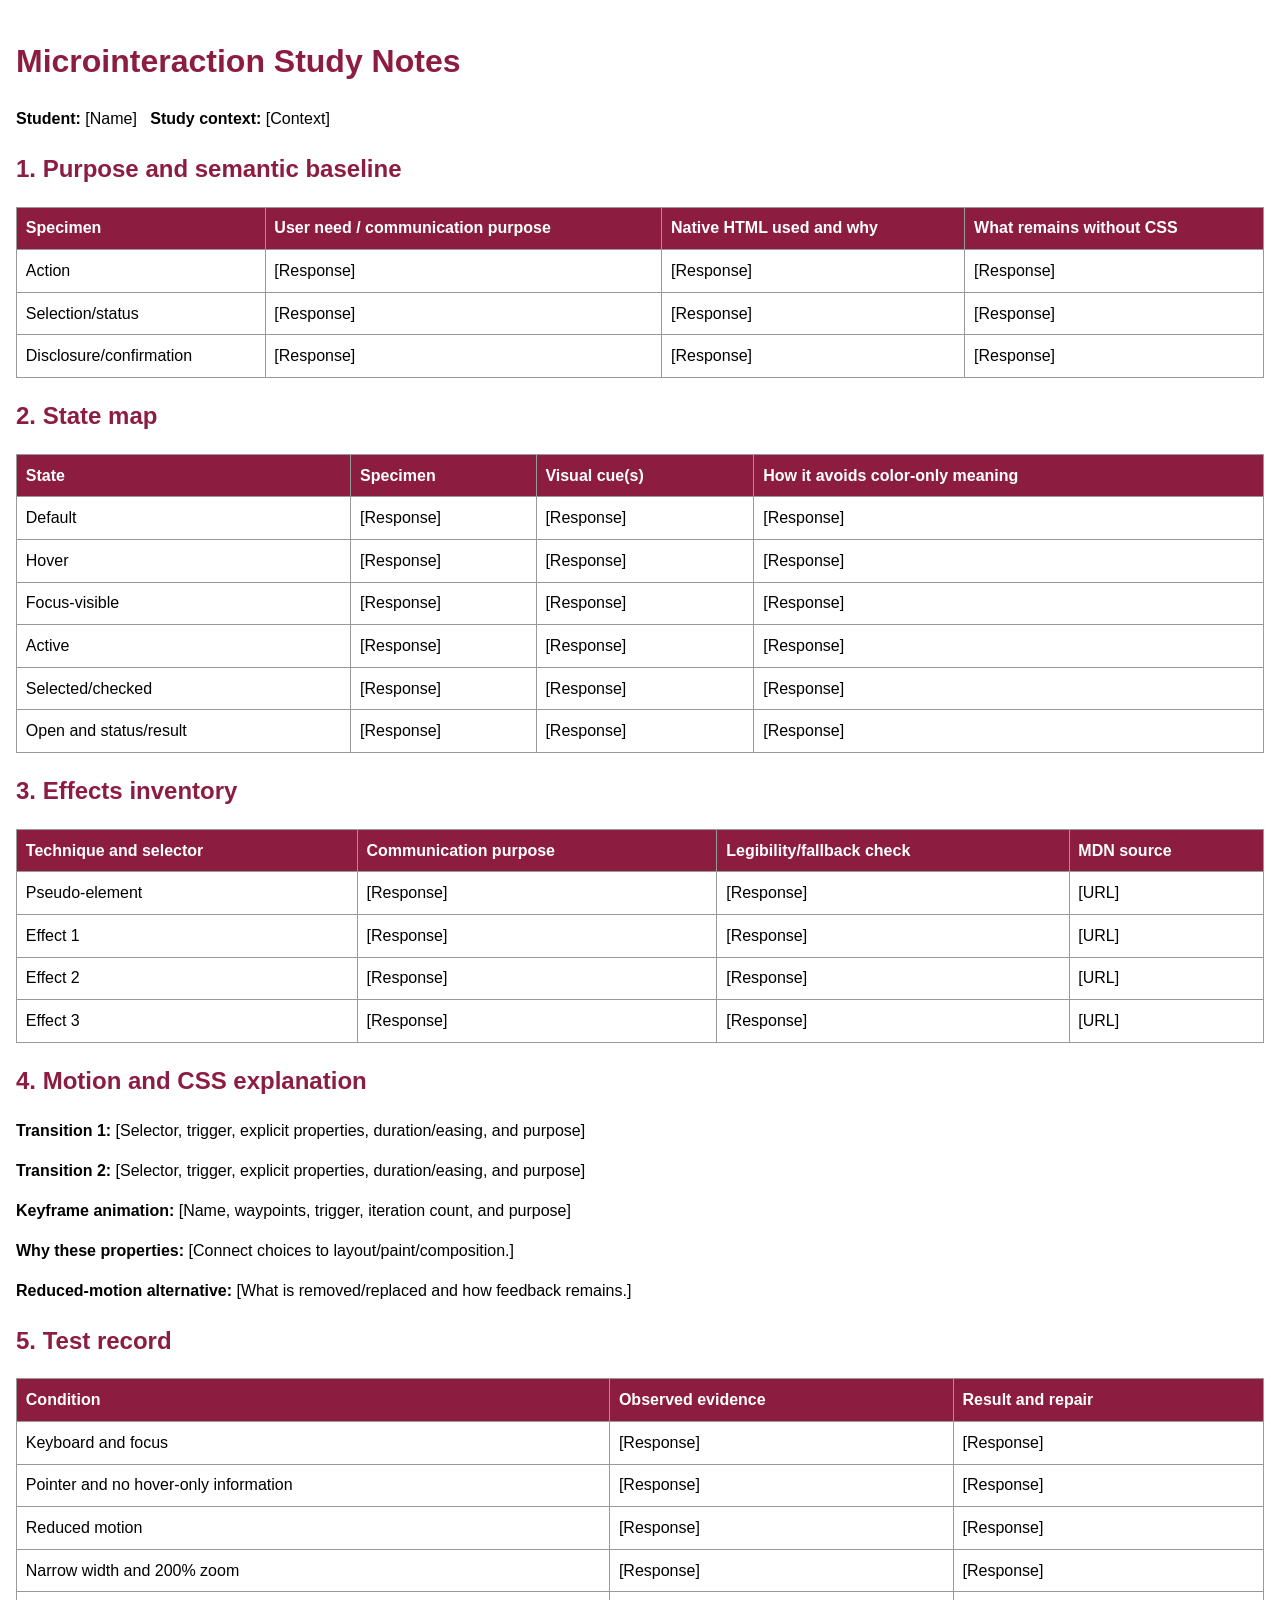
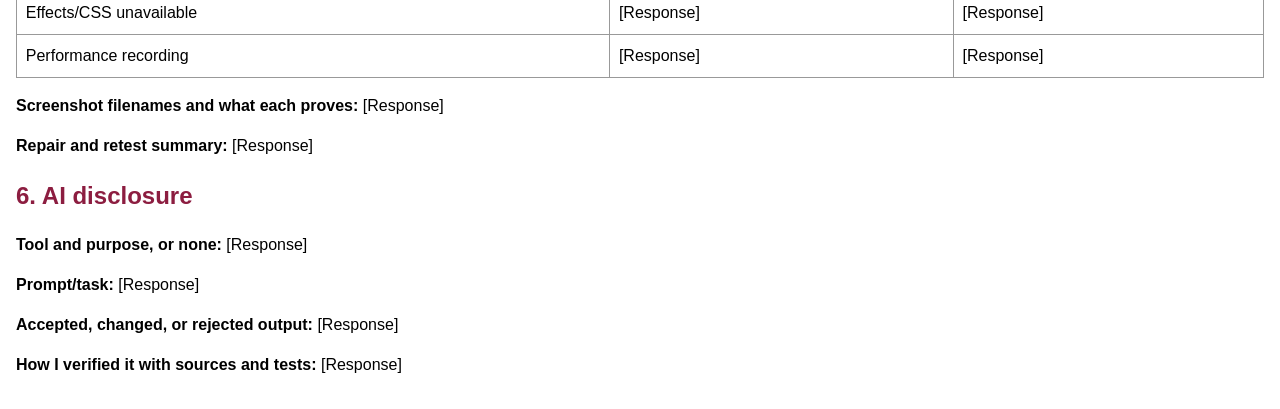
==== study-notes.html @ 0184329d "Repo creation Created repo, first upload (starter files)." ====
<!DOCTYPE html>
<html lang="en">
    <head>
        <meta charset="utf-8">
        <title>Microinteraction Study Notes</title>
        <style>
            body {
                max-width:78rem;
                margin:auto;
                padding:1rem;
                font:1rem/1.5 Arial,sans-serif;
            }
            h1,h2 {color:#8c1d40;
            }
            table {
                width:100%;
                border-collapse:collapse;
            }
            th,td {
                border:1px solid #999;
                padding:.55rem;
                text-align:left;
                vertical-align:top;
            }
            th {
                background:#8c1d40;
                color:#fff;
            }
        </style>
    </head>
    <body>
        <h1>Microinteraction Study Notes</h1>
        <p><strong>Student:</strong> [Name] &nbsp; <strong>Study context:</strong> [Context]</p>
        <h2>1. Purpose and semantic baseline</h2>
        <table>
            <tr>
                <th>Specimen</th>
                <th>User need / communication purpose</th>
                <th>Native HTML used and why</th>
                <th>What remains without CSS</th>
            </tr>
            <tr>
                <td>Action</td>
                <td>[Response]</td>
                <td>[Response]</td>
                <td>[Response]</td>
            </tr>
            <tr>
                <td>Selection/status</td>
                <td>[Response]</td>
                <td>[Response]</td>
                <td>[Response]</td>
            </tr>
            <tr>
                <td>Disclosure/confirmation</td>
                <td>[Response]</td>
                <td>[Response]</td>
                <td>[Response]</td>
            </tr>            
        </table>
        <h2>2. State map</h2>
        <table>
            <tr>
                <th>State</th>
                <th>Specimen</th>
                <th>Visual cue(s)</th>
                <th>How it avoids color-only meaning</th>
            </tr>
            <tr>
                <td>Default</td>
                <td>[Response]</td>
                <td>[Response]</td>
                <td>[Response]</td>
            </tr>
            <tr>
                <td>Hover</td>
                <td>[Response]</td>                    
                <td>[Response]</td>
                <td>[Response]</td>
            </tr>
            <tr>
                <td>Focus-visible</td>
                <td>[Response]</td>
                <td>[Response]</td>
                <td>[Response]</td>
            </tr>
            <tr>
                <td>Active</td>
                <td>[Response]</td>
                <td>[Response]</td>
                <td>[Response]</td>
            </tr>
            <tr>
                <td>Selected/checked</td>
                <td>[Response]</td>
                <td>[Response]</td>
                <td>[Response]</td>
            </tr>
            <tr>
                <td>Open and status/result</td>
                <td>[Response]</td>
                <td>[Response]</td>
                <td>[Response]</td>
            </tr>
        </table>
        <h2>3. Effects inventory</h2>
        <table>                
            <tr>
                <th>Technique and selector</th>
                <th>Communication purpose</th>
                <th>Legibility/fallback check</th>
                <th>MDN source</th>
            </tr>
            <tr>
                <td>Pseudo-element</td>
                <td>[Response]</td>
                <td>[Response]</td>
                <td>[URL]</td>
            </tr>
            <tr>
                <td>Effect 1</td>
                <td>[Response]</td>
                <td>[Response]</td>
                <td>[URL]</td>
            </tr>
            <tr>
                <td>Effect 2</td>
                <td>[Response]</td>
                <td>[Response]</td>
                <td>[URL]</td>
            </tr>
            <tr>
                <td>Effect 3</td>
                <td>[Response]</td>
                <td>[Response]</td>
                <td>[URL]</td>
            </tr>
        </table>
        <h2>4. Motion and CSS explanation</h2>
        <p><strong>Transition 1:</strong> [Selector, trigger, explicit properties, duration/easing, and purpose]</p>
        <p><strong>Transition 2:</strong> [Selector, trigger, explicit properties, duration/easing, and purpose]</p>
        <p><strong>Keyframe animation:</strong> [Name, waypoints, trigger, iteration count, and purpose]</p>
        <p><strong>Why these properties:</strong> [Connect choices to layout/paint/composition.]</p>
        <p><strong>Reduced-motion alternative:</strong> [What is removed/replaced and how feedback remains.]</p>
        <h2>5. Test record</h2>
        <table>
            <tr>
                <th>Condition</th>
                <th>Observed evidence</th>
                <th>Result and repair</th>
            </tr>
            <tr>
                <td>Keyboard and focus</td>
                <td>[Response]</td>
                <td>[Response]</td>
            </tr>
            <tr>
                <td>Pointer and no hover-only information</td>
                <td>[Response]</td>
                <td>[Response]</td>
            </tr>
            <tr>
                <td>Reduced motion</td>
                <td>[Response]</td>                    
                <td>[Response]</td>
            </tr>
            <tr>
                <td>Narrow width and 200% zoom</td>
                <td>[Response]</td>
                <td>[Response]</td>
            </tr>
            <tr>
                <td>Effects/CSS unavailable</td>
                <td>[Response]</td>
                <td>[Response]</td>
            </tr>
            <tr>
                <td>Performance recording</td>
                <td>[Response]</td>
                <td>[Response]</td>
            </tr>
        </table>
        <p><strong>Screenshot filenames and what each proves:</strong> [Response]</p>
        <p><strong>Repair and retest summary:</strong> [Response]</p>
        <h2>6. AI disclosure</h2>
        <p><strong>Tool and purpose, or none:</strong> [Response]</p>
        <p><strong>Prompt/task:</strong> [Response]</p>
        <p><strong>Accepted, changed, or rejected output:</strong> [Response]</p>
        <p><strong>How I verified it with sources and tests:</strong> [Response]</p>
    </body>
</html>
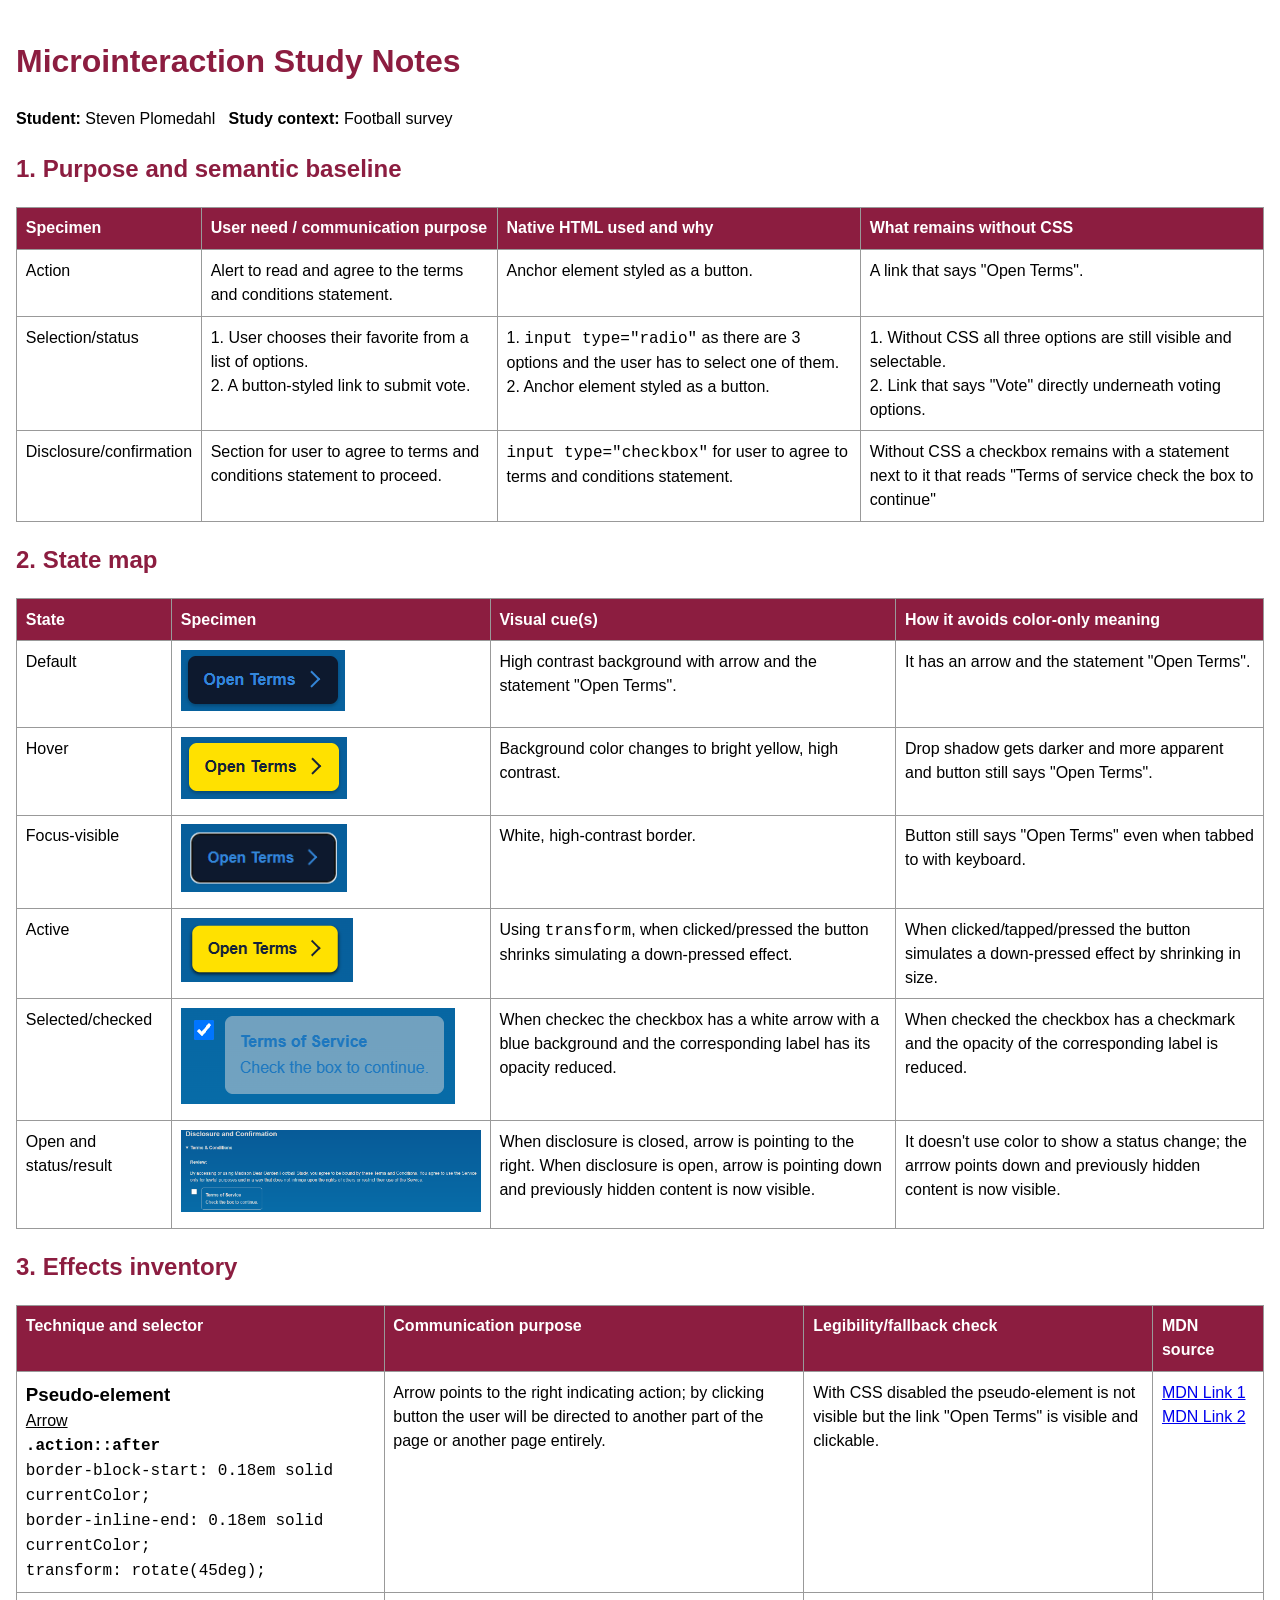
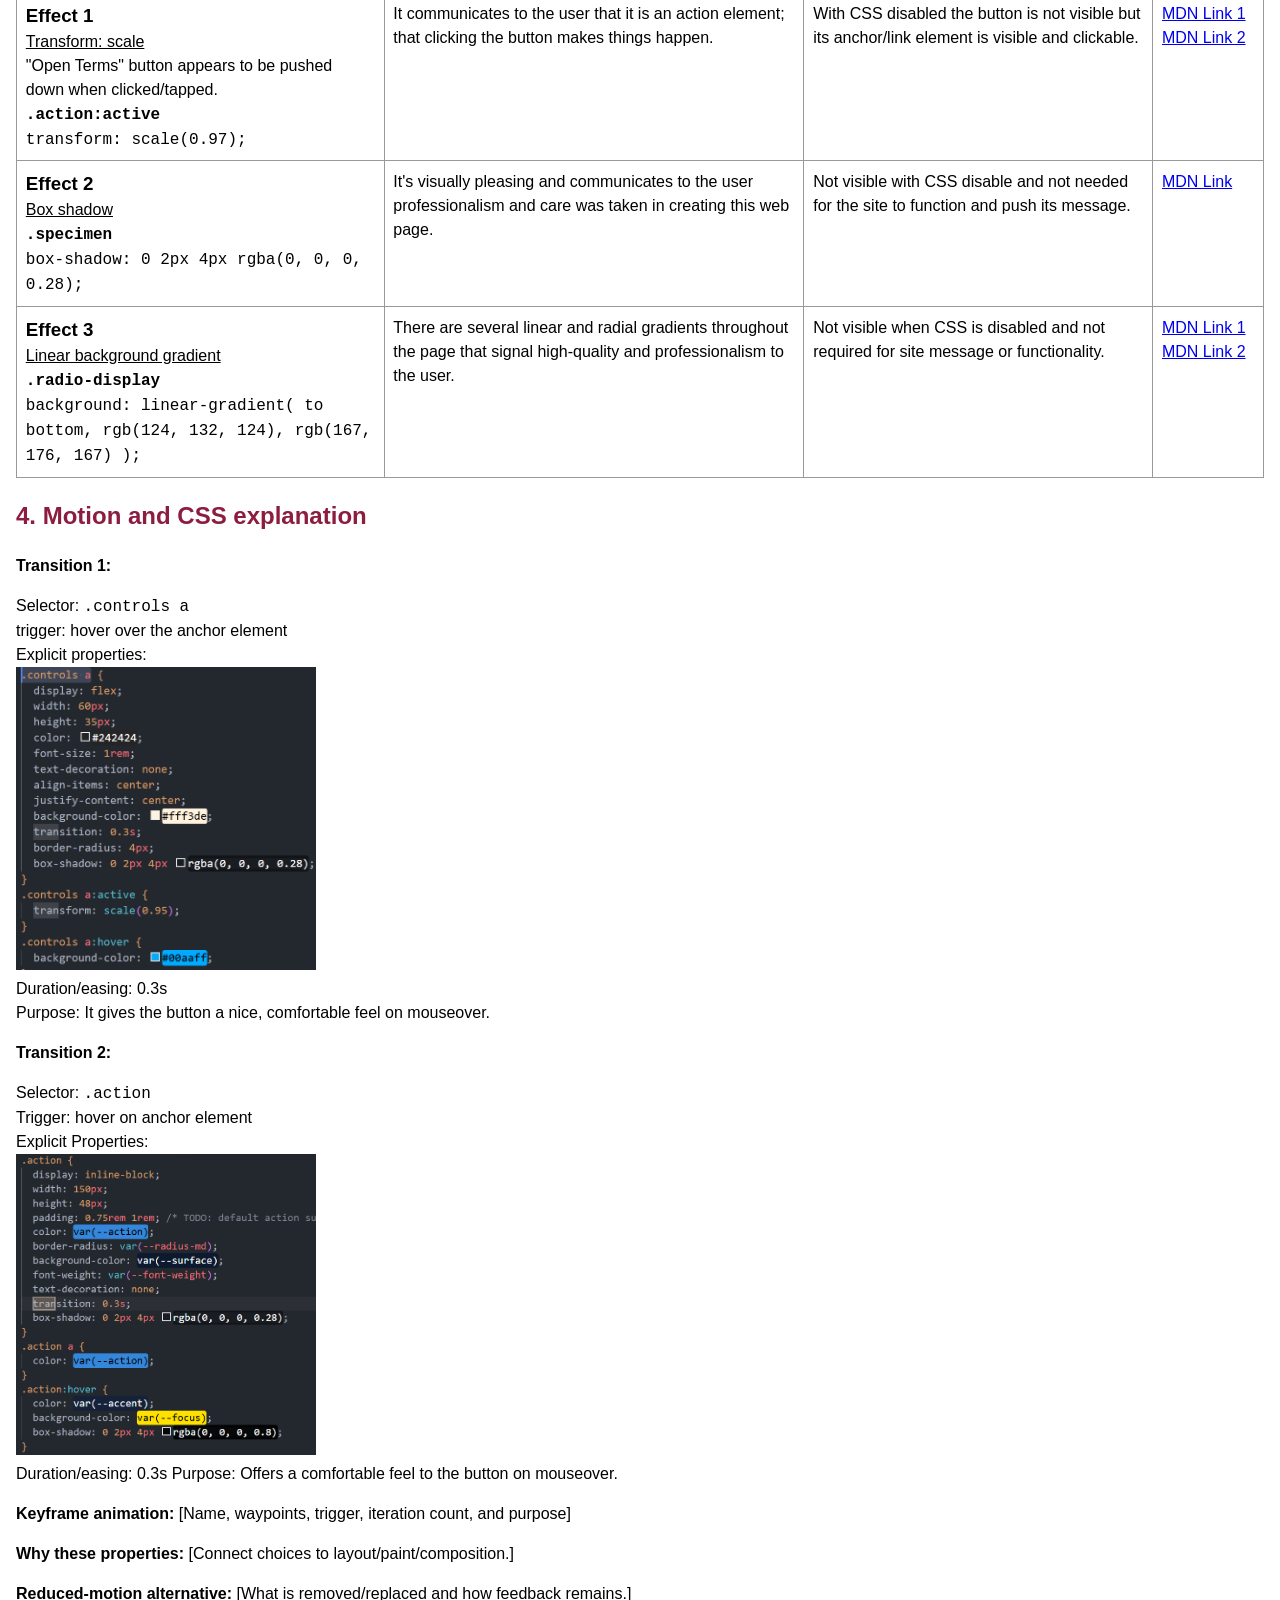
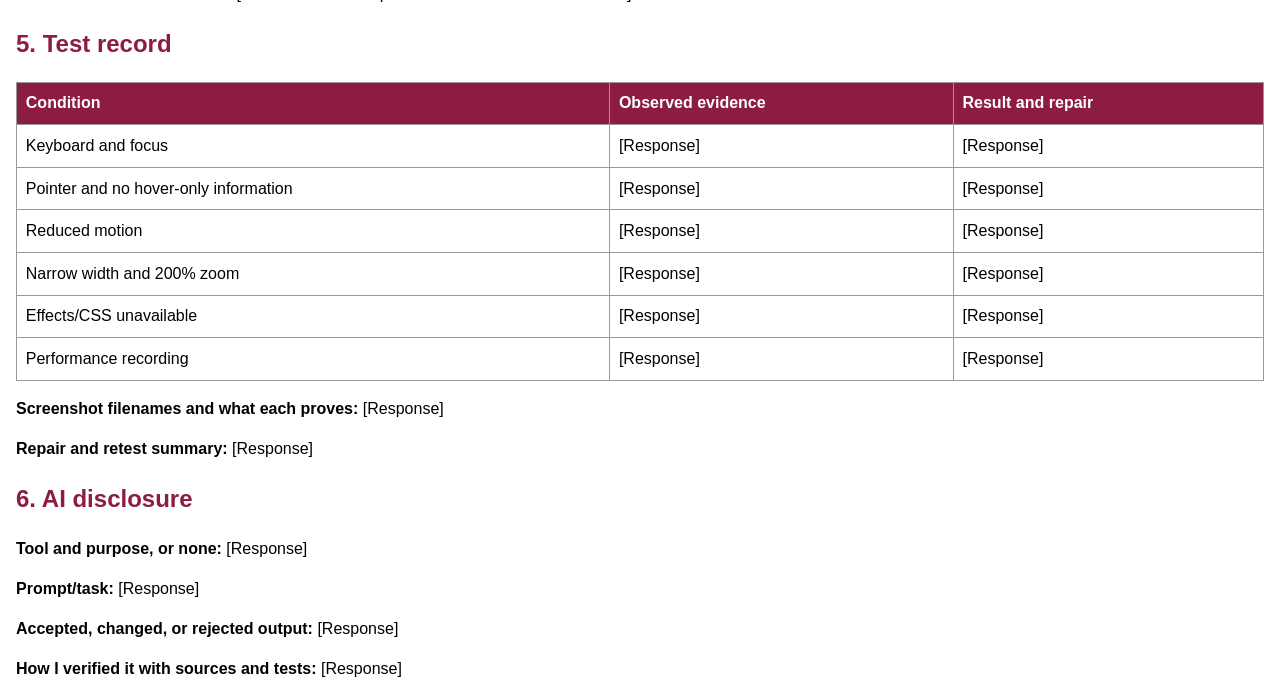
==== commit c4e4d10d: "Update Updated study-notes.html; added screenshots." ====
--- a/study-notes.html
+++ b/study-notes.html
@@ -1,191 +1,418 @@
-<!DOCTYPE html>
+<!doctype html>
 <html lang="en">
-    <head>
-        <meta charset="utf-8">
-        <title>Microinteraction Study Notes</title>
-        <style>
-            body {
-                max-width:78rem;
-                margin:auto;
-                padding:1rem;
-                font:1rem/1.5 Arial,sans-serif;
-            }
-            h1,h2 {color:#8c1d40;
-            }
-            table {
-                width:100%;
-                border-collapse:collapse;
-            }
-            th,td {
-                border:1px solid #999;
-                padding:.55rem;
-                text-align:left;
-                vertical-align:top;
-            }
-            th {
-                background:#8c1d40;
-                color:#fff;
-            }
-        </style>
-    </head>
-    <body>
-        <h1>Microinteraction Study Notes</h1>
-        <p><strong>Student:</strong> [Name] &nbsp; <strong>Study context:</strong> [Context]</p>
-        <h2>1. Purpose and semantic baseline</h2>
-        <table>
-            <tr>
-                <th>Specimen</th>
-                <th>User need / communication purpose</th>
-                <th>Native HTML used and why</th>
-                <th>What remains without CSS</th>
-            </tr>
-            <tr>
-                <td>Action</td>
-                <td>[Response]</td>
-                <td>[Response]</td>
-                <td>[Response]</td>
-            </tr>
-            <tr>
-                <td>Selection/status</td>
-                <td>[Response]</td>
-                <td>[Response]</td>
-                <td>[Response]</td>
-            </tr>
-            <tr>
-                <td>Disclosure/confirmation</td>
-                <td>[Response]</td>
-                <td>[Response]</td>
-                <td>[Response]</td>
-            </tr>            
-        </table>
-        <h2>2. State map</h2>
-        <table>
-            <tr>
-                <th>State</th>
-                <th>Specimen</th>
-                <th>Visual cue(s)</th>
-                <th>How it avoids color-only meaning</th>
-            </tr>
-            <tr>
-                <td>Default</td>
-                <td>[Response]</td>
-                <td>[Response]</td>
-                <td>[Response]</td>
-            </tr>
-            <tr>
-                <td>Hover</td>
-                <td>[Response]</td>                    
-                <td>[Response]</td>
-                <td>[Response]</td>
-            </tr>
-            <tr>
-                <td>Focus-visible</td>
-                <td>[Response]</td>
-                <td>[Response]</td>
-                <td>[Response]</td>
-            </tr>
-            <tr>
-                <td>Active</td>
-                <td>[Response]</td>
-                <td>[Response]</td>
-                <td>[Response]</td>
-            </tr>
-            <tr>
-                <td>Selected/checked</td>
-                <td>[Response]</td>
-                <td>[Response]</td>
-                <td>[Response]</td>
-            </tr>
-            <tr>
-                <td>Open and status/result</td>
-                <td>[Response]</td>
-                <td>[Response]</td>
-                <td>[Response]</td>
-            </tr>
-        </table>
-        <h2>3. Effects inventory</h2>
-        <table>                
-            <tr>
-                <th>Technique and selector</th>
-                <th>Communication purpose</th>
-                <th>Legibility/fallback check</th>
-                <th>MDN source</th>
-            </tr>
-            <tr>
-                <td>Pseudo-element</td>
-                <td>[Response]</td>
-                <td>[Response]</td>
-                <td>[URL]</td>
-            </tr>
-            <tr>
-                <td>Effect 1</td>
-                <td>[Response]</td>
-                <td>[Response]</td>
-                <td>[URL]</td>
-            </tr>
-            <tr>
-                <td>Effect 2</td>
-                <td>[Response]</td>
-                <td>[Response]</td>
-                <td>[URL]</td>
-            </tr>
-            <tr>
-                <td>Effect 3</td>
-                <td>[Response]</td>
-                <td>[Response]</td>
-                <td>[URL]</td>
-            </tr>
-        </table>
-        <h2>4. Motion and CSS explanation</h2>
-        <p><strong>Transition 1:</strong> [Selector, trigger, explicit properties, duration/easing, and purpose]</p>
-        <p><strong>Transition 2:</strong> [Selector, trigger, explicit properties, duration/easing, and purpose]</p>
-        <p><strong>Keyframe animation:</strong> [Name, waypoints, trigger, iteration count, and purpose]</p>
-        <p><strong>Why these properties:</strong> [Connect choices to layout/paint/composition.]</p>
-        <p><strong>Reduced-motion alternative:</strong> [What is removed/replaced and how feedback remains.]</p>
-        <h2>5. Test record</h2>
-        <table>
-            <tr>
-                <th>Condition</th>
-                <th>Observed evidence</th>
-                <th>Result and repair</th>
-            </tr>
-            <tr>
-                <td>Keyboard and focus</td>
-                <td>[Response]</td>
-                <td>[Response]</td>
-            </tr>
-            <tr>
-                <td>Pointer and no hover-only information</td>
-                <td>[Response]</td>
-                <td>[Response]</td>
-            </tr>
-            <tr>
-                <td>Reduced motion</td>
-                <td>[Response]</td>                    
-                <td>[Response]</td>
-            </tr>
-            <tr>
-                <td>Narrow width and 200% zoom</td>
-                <td>[Response]</td>
-                <td>[Response]</td>
-            </tr>
-            <tr>
-                <td>Effects/CSS unavailable</td>
-                <td>[Response]</td>
-                <td>[Response]</td>
-            </tr>
-            <tr>
-                <td>Performance recording</td>
-                <td>[Response]</td>
-                <td>[Response]</td>
-            </tr>
-        </table>
-        <p><strong>Screenshot filenames and what each proves:</strong> [Response]</p>
-        <p><strong>Repair and retest summary:</strong> [Response]</p>
-        <h2>6. AI disclosure</h2>
-        <p><strong>Tool and purpose, or none:</strong> [Response]</p>
-        <p><strong>Prompt/task:</strong> [Response]</p>
-        <p><strong>Accepted, changed, or rejected output:</strong> [Response]</p>
-        <p><strong>How I verified it with sources and tests:</strong> [Response]</p>
-    </body>
+  <head>
+    <meta charset="utf-8" />
+    <title>Microinteraction Study Notes</title>
+    <style>
+      body {
+        max-width: 78rem;
+        margin: auto;
+        padding: 1rem;
+        font:
+          1rem/1.5 Arial,
+          sans-serif;
+      }
+      h1,
+      h2 {
+        color: #8c1d40;
+      }
+      table {
+        width: 100%;
+        border-collapse: collapse;
+      }
+      th,
+      td {
+        border: 1px solid #999;
+        padding: 0.55rem;
+        text-align: left;
+        vertical-align: top;
+      }
+      th {
+        background: #8c1d40;
+        color: #fff;
+      }
+      h3 {
+        margin: 0;
+        padding: 0;
+      }
+    </style>
+  </head>
+  <body>
+    <h1>Microinteraction Study Notes</h1>
+    <p>
+      <strong>Student:</strong> Steven Plomedahl &nbsp;
+      <strong>Study context:</strong> Football survey
+    </p>
+    <h2>1. Purpose and semantic baseline</h2>
+    <table>
+      <tr>
+        <th>Specimen</th>
+        <th>User need / communication purpose</th>
+        <th>Native HTML used and why</th>
+        <th>What remains without CSS</th>
+      </tr>
+      <tr>
+        <td>Action</td>
+        <td>Alert to read and agree to the terms and conditions statement.</td>
+        <td>Anchor element styled as a button.</td>
+        <td>A link that says "Open Terms".</td>
+      </tr>
+      <tr>
+        <td>Selection/status</td>
+        <td>
+          1. User chooses their favorite from a list of options.<br />
+          2. A button-styled link to submit vote.
+        </td>
+        <td>
+          1. <code>input type="radio"</code> as there are 3 options and the user
+          has to select one of them.<br />
+          2. Anchor element styled as a button.
+        </td>
+        <td>
+          1. Without CSS all three options are still visible and selectable.<br />
+          2. Link that says "Vote" directly underneath voting options.
+        </td>
+      </tr>
+      <tr>
+        <td>Disclosure/confirmation</td>
+        <td>
+          Section for user to agree to terms and conditions statement to
+          proceed.
+        </td>
+        <td>
+          <code>input type="checkbox"</code> for user to agree to terms and
+          conditions statement.
+        </td>
+        <td>
+          Without CSS a checkbox remains with a statement next to it that reads
+          "Terms of service check the box to continue"
+        </td>
+      </tr>
+    </table>
+    <h2>2. State map</h2>
+    <table>
+      <tr>
+        <th>State</th>
+        <th>Specimen</th>
+        <th>Visual cue(s)</th>
+        <th>How it avoids color-only meaning</th>
+      </tr>
+      <tr>
+        <td>Default</td>
+        <td>
+          <img
+            src="img/open-button-default.png"
+            alt="screenshot of open button in default mode"
+            width="164"
+          />
+        </td>
+        <td>
+          High contrast background with arrow and the statement "Open Terms".
+        </td>
+        <td>It has an arrow and the statement "Open Terms".</td>
+      </tr>
+      <tr>
+        <td>Hover</td>
+        <td>
+          <img
+            src="img/open-button-hover.png"
+            alt="screenshot of open button in hover state"
+            width="166"
+          />
+        </td>
+        <td>Background color changes to bright yellow, high contrast.</td>
+        <td>
+          Drop shadow gets darker and more apparent and button still says "Open
+          Terms".
+        </td>
+      </tr>
+      <tr>
+        <td>Focus-visible</td>
+        <td>
+          <img
+            src="img/open-button-focus-visible.png"
+            alt="screenshot of open button in focus visible state"
+            width="166"
+          />
+        </td>
+        <td>White, high-contrast border.</td>
+        <td>
+          Button still says "Open Terms" even when tabbed to with keyboard.
+        </td>
+      </tr>
+      <tr>
+        <td>Active</td>
+        <td>
+          <img
+            src="img/open-button-active.png"
+            alt="screenshot of open button in active state"
+            width="172"
+          />
+        </td>
+        <td>
+          Using <code>transform</code>, when clicked/pressed the button shrinks
+          simulating a down-pressed effect.
+        </td>
+        <td>
+          When clicked/tapped/pressed the button simulates a down-pressed effect
+          by shrinking in size.
+        </td>
+      </tr>
+      <tr>
+        <td>Selected/checked</td>
+        <td>
+          <img
+            src="img/terms-checked.png"
+            alt="screenshot of terms checkbox selected"
+            width="274"
+          />
+        </td>
+        <td>
+          When checkec the checkbox has a white arrow with a blue background and
+          the corresponding label has its opacity reduced.
+        </td>
+        <td>
+          When checked the checkbox has a checkmark and the opacity of the
+          corresponding label is reduced.
+        </td>
+      </tr>
+      <tr>
+        <td>Open and status/result</td>
+        <td>
+          <img
+            src="img/terms-open.png"
+            alt="screenshot of disclosure terms and conditions statement open"
+            width="300"
+          />
+        </td>
+        <td>
+          When disclosure is closed, arrow is pointing to the right. When
+          disclosure is open, arrow is pointing down and previously hidden
+          content is now visible.
+        </td>
+        <td>
+          It doesn't use color to show a status change; the arrrow points down
+          and previously hidden content is now visible.
+        </td>
+      </tr>
+    </table>
+    <h2>3. Effects inventory</h2>
+    <table>
+      <tr>
+        <th>Technique and selector</th>
+        <th>Communication purpose</th>
+        <th>Legibility/fallback check</th>
+        <th>MDN source</th>
+      </tr>
+      <tr>
+        <td>
+          <h3>Pseudo-element</h3>
+          <u>Arrow</u><br />
+          <strong><code>.action::after</code></strong
+          ><br />
+          <code>border-block-start: 0.18em solid currentColor;</code><br />
+          <code>border-inline-end: 0.18em solid currentColor;</code><br />
+          <code>transform: rotate(45deg);</code>
+        </td>
+        <td>
+          Arrow points to the right indicating action; by clicking button the
+          user will be directed to another part of the page or another page
+          entirely.
+        </td>
+        <td>
+          With CSS disabled the pseudo-element is not visible but the link "Open
+          Terms" is visible and clickable.
+        </td>
+        <td>
+          <a
+            href="https://developer.mozilla.org/en-US/docs/Learn_web_development/Core/Styling_basics/Pseudo_classes_and_elements#what_is_a_pseudo-element"
+            target="_blank"
+            >MDN Link 1</a
+          ><br />
+          <a
+            href="https://developer.mozilla.org/en-US/docs/Web/CSS/Guides/Transforms/Using#rotating"
+            target="_blank"
+            >MDN Link 2</a
+          >
+        </td>
+      </tr>
+      <tr>
+        <td>
+          <h3>Effect 1</h3>
+          <u>Transform: scale</u><br />
+          "Open Terms" button appears to be pushed down when clicked/tapped.<br />
+          <strong><code>.action:active</code></strong
+          ><br />
+          <code>transform: scale(0.97);</code>
+        </td>
+        <td>
+          It communicates to the user that it is an action element; that
+          clicking the button makes things happen.
+        </td>
+        <td>
+          With CSS disabled the button is not visible but its anchor/link
+          element is visible and clickable.
+        </td>
+        <td>
+          <a
+            href="https://developer.mozilla.org/en-US/docs/Web/CSS/Guides/Transforms/Using#css_transforms_properties"
+            target="_blank"
+            >MDN Link 1</a
+          >
+          <a
+            href="https://developer.mozilla.org/en-US/docs/Web/CSS/Reference/Properties/scale"
+            target="_blank"
+            >MDN Link 2</a
+          >
+          <br />
+        </td>
+      </tr>
+      <tr>
+        <td>
+          <h3>Effect 2</h3>
+          <u>Box shadow</u><br />
+          <strong><code>.specimen</code></strong
+          ><br />
+          <code>box-shadow: 0 2px 4px rgba(0, 0, 0, 0.28);</code>
+        </td>
+        <td>
+          It's visually pleasing and communicates to the user professionalism
+          and care was taken in creating this web page.
+        </td>
+        <td>
+          Not visible with CSS disable and not needed for the site to function
+          and push its message.
+        </td>
+        <td>
+          <a
+            href="https://developer.mozilla.org/en-US/docs/Learn_web_development/Core/Styling_basics/Advanced_styling_effects#box_shadows"
+            >MDN Link</a
+          >
+        </td>
+      </tr>
+      <tr>
+        <td>
+          <h3>Effect 3</h3>
+          <u>Linear background gradient</u><br />
+          <strong><code>.radio-display</code></strong
+          ><br />
+          <code
+            >background: linear-gradient( to bottom, rgb(124, 132, 124),
+            rgb(167, 176, 167) );</code
+          >
+        </td>
+        <td>
+          There are several linear and radial gradients throughout the page that
+          signal high-quality and professionalism to the user.
+        </td>
+        <td>
+          Not visible when CSS is disabled and not required for site message or
+          functionality.
+        </td>
+        <td>
+          <a
+            href="https://developer.mozilla.org/en-US/docs/Web/CSS/Guides/Images/Using_gradients#using_linear_gradients"
+            target="_blank"
+            >MDN Link 1</a
+          >
+          <a
+            href="https://developer.mozilla.org/en-US/docs/Web/CSS/Guides/Images/Using_gradients#using_radial_gradients"
+            target="_blank"
+            >MDN Link 2</a
+          >
+        </td>
+      </tr>
+    </table>
+    <h2>4. Motion and CSS explanation</h2>
+    <p>
+      <strong>Transition 1:</strong>
+    </p>
+    <p>
+      Selector: <code>.controls a</code><br />
+      trigger: hover over the anchor element<br />
+      Explicit properties:<br />
+      <img
+        src="img/transition01-explicit-props.png"
+        alt="screenshot of explicit properties of a transition effect"
+        width="300"
+      /><br />
+      Duration/easing: 0.3s<br />
+      Purpose: It gives the button a nice, comfortable feel on mouseover.
+    </p>
+    <p>
+      <strong>Transition 2:</strong>
+    </p>
+    <p>
+      Selector: <code>.action</code><br />
+      Trigger: hover on anchor element<br />
+      Explicit Properties:<br />
+      <img
+        src="img/transition02-explicit-props.png"
+        alt="screenshot of explicit properties of a transition effect"
+        width="300"
+      /><br />
+
+      Duration/easing: 0.3s Purpose: Offers a comfortable feel to the button on
+      mouseover.
+    </p>
+    <p>
+      <strong>Keyframe animation:</strong> [Name, waypoints, trigger, iteration
+      count, and purpose]
+    </p>
+    <p>
+      <strong>Why these properties:</strong> [Connect choices to
+      layout/paint/composition.]
+    </p>
+    <p>
+      <strong>Reduced-motion alternative:</strong> [What is removed/replaced and
+      how feedback remains.]
+    </p>
+    <h2>5. Test record</h2>
+    <table>
+      <tr>
+        <th>Condition</th>
+        <th>Observed evidence</th>
+        <th>Result and repair</th>
+      </tr>
+      <tr>
+        <td>Keyboard and focus</td>
+        <td>[Response]</td>
+        <td>[Response]</td>
+      </tr>
+      <tr>
+        <td>Pointer and no hover-only information</td>
+        <td>[Response]</td>
+        <td>[Response]</td>
+      </tr>
+      <tr>
+        <td>Reduced motion</td>
+        <td>[Response]</td>
+        <td>[Response]</td>
+      </tr>
+      <tr>
+        <td>Narrow width and 200% zoom</td>
+        <td>[Response]</td>
+        <td>[Response]</td>
+      </tr>
+      <tr>
+        <td>Effects/CSS unavailable</td>
+        <td>[Response]</td>
+        <td>[Response]</td>
+      </tr>
+      <tr>
+        <td>Performance recording</td>
+        <td>[Response]</td>
+        <td>[Response]</td>
+      </tr>
+    </table>
+    <p>
+      <strong>Screenshot filenames and what each proves:</strong> [Response]
+    </p>
+    <p><strong>Repair and retest summary:</strong> [Response]</p>
+    <h2>6. AI disclosure</h2>
+    <p><strong>Tool and purpose, or none:</strong> [Response]</p>
+    <p><strong>Prompt/task:</strong> [Response]</p>
+    <p><strong>Accepted, changed, or rejected output:</strong> [Response]</p>
+    <p><strong>How I verified it with sources and tests:</strong> [Response]</p>
+  </body>
 </html>
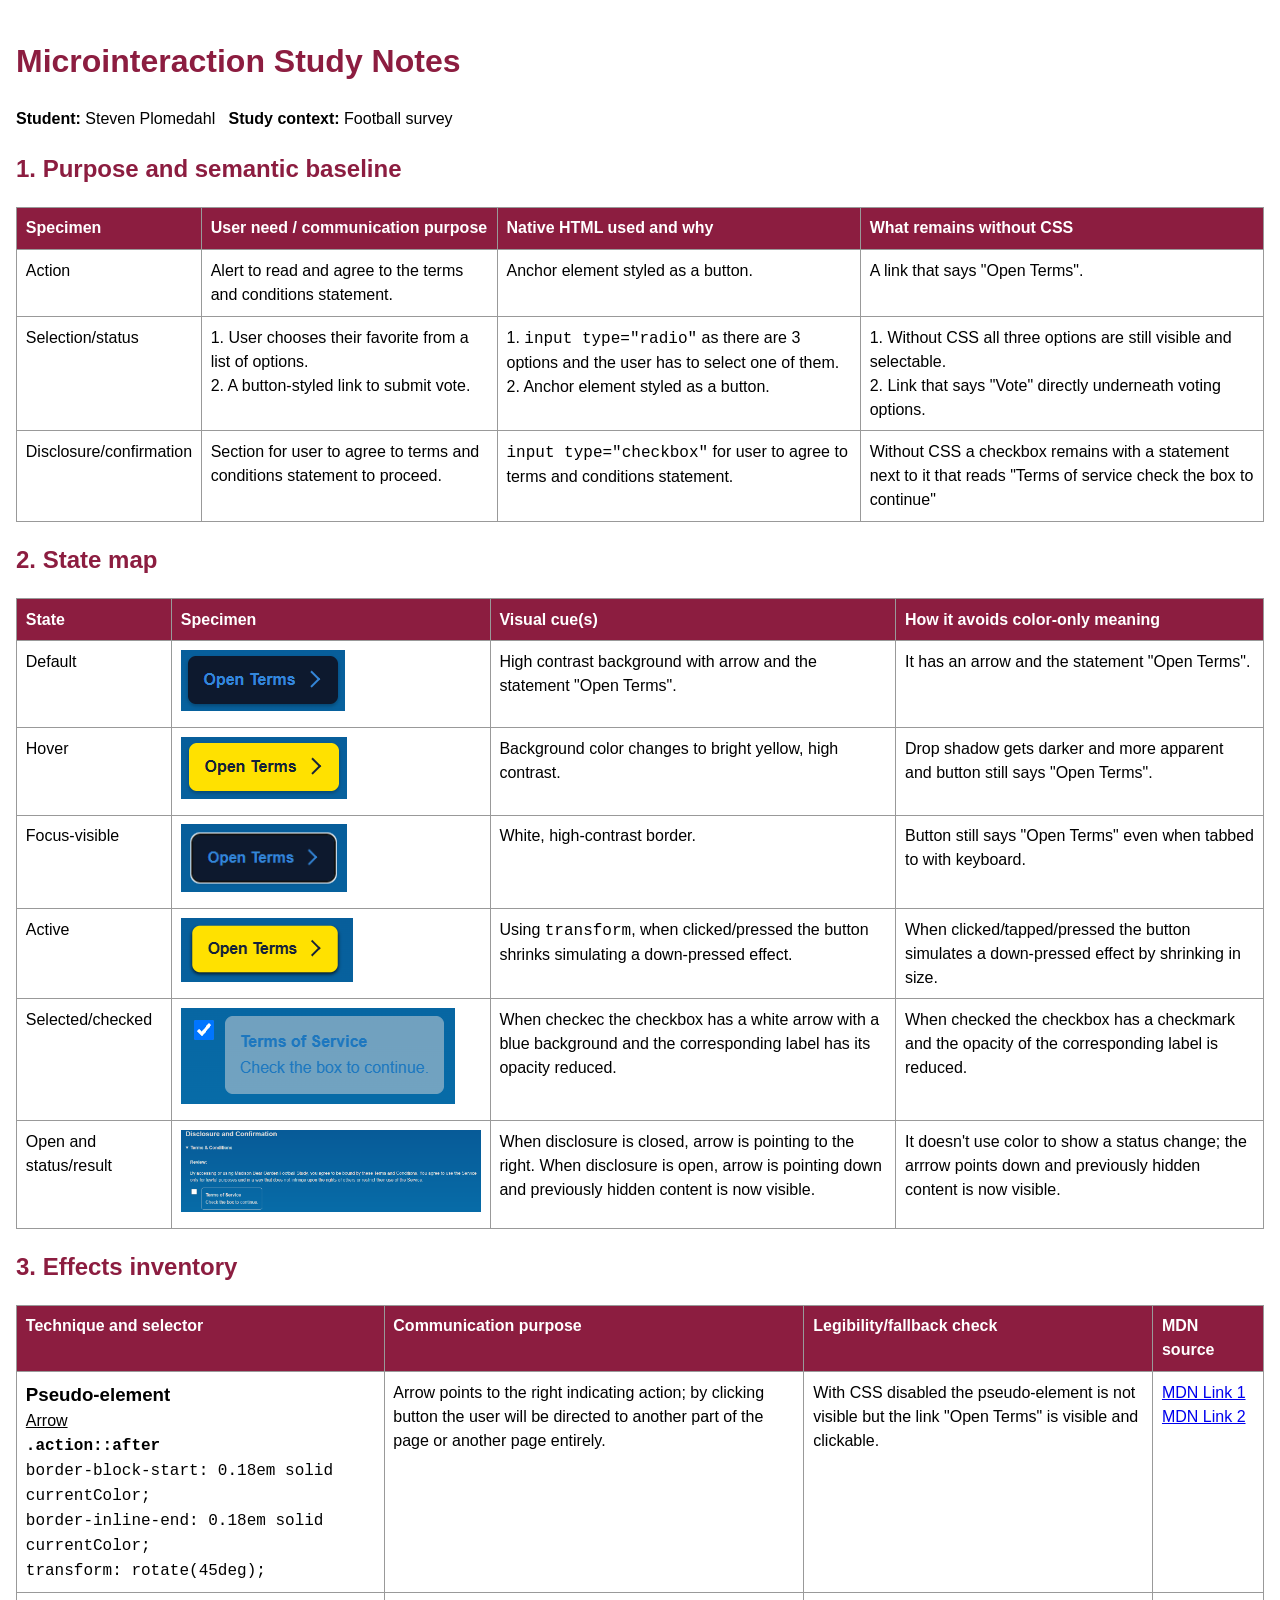
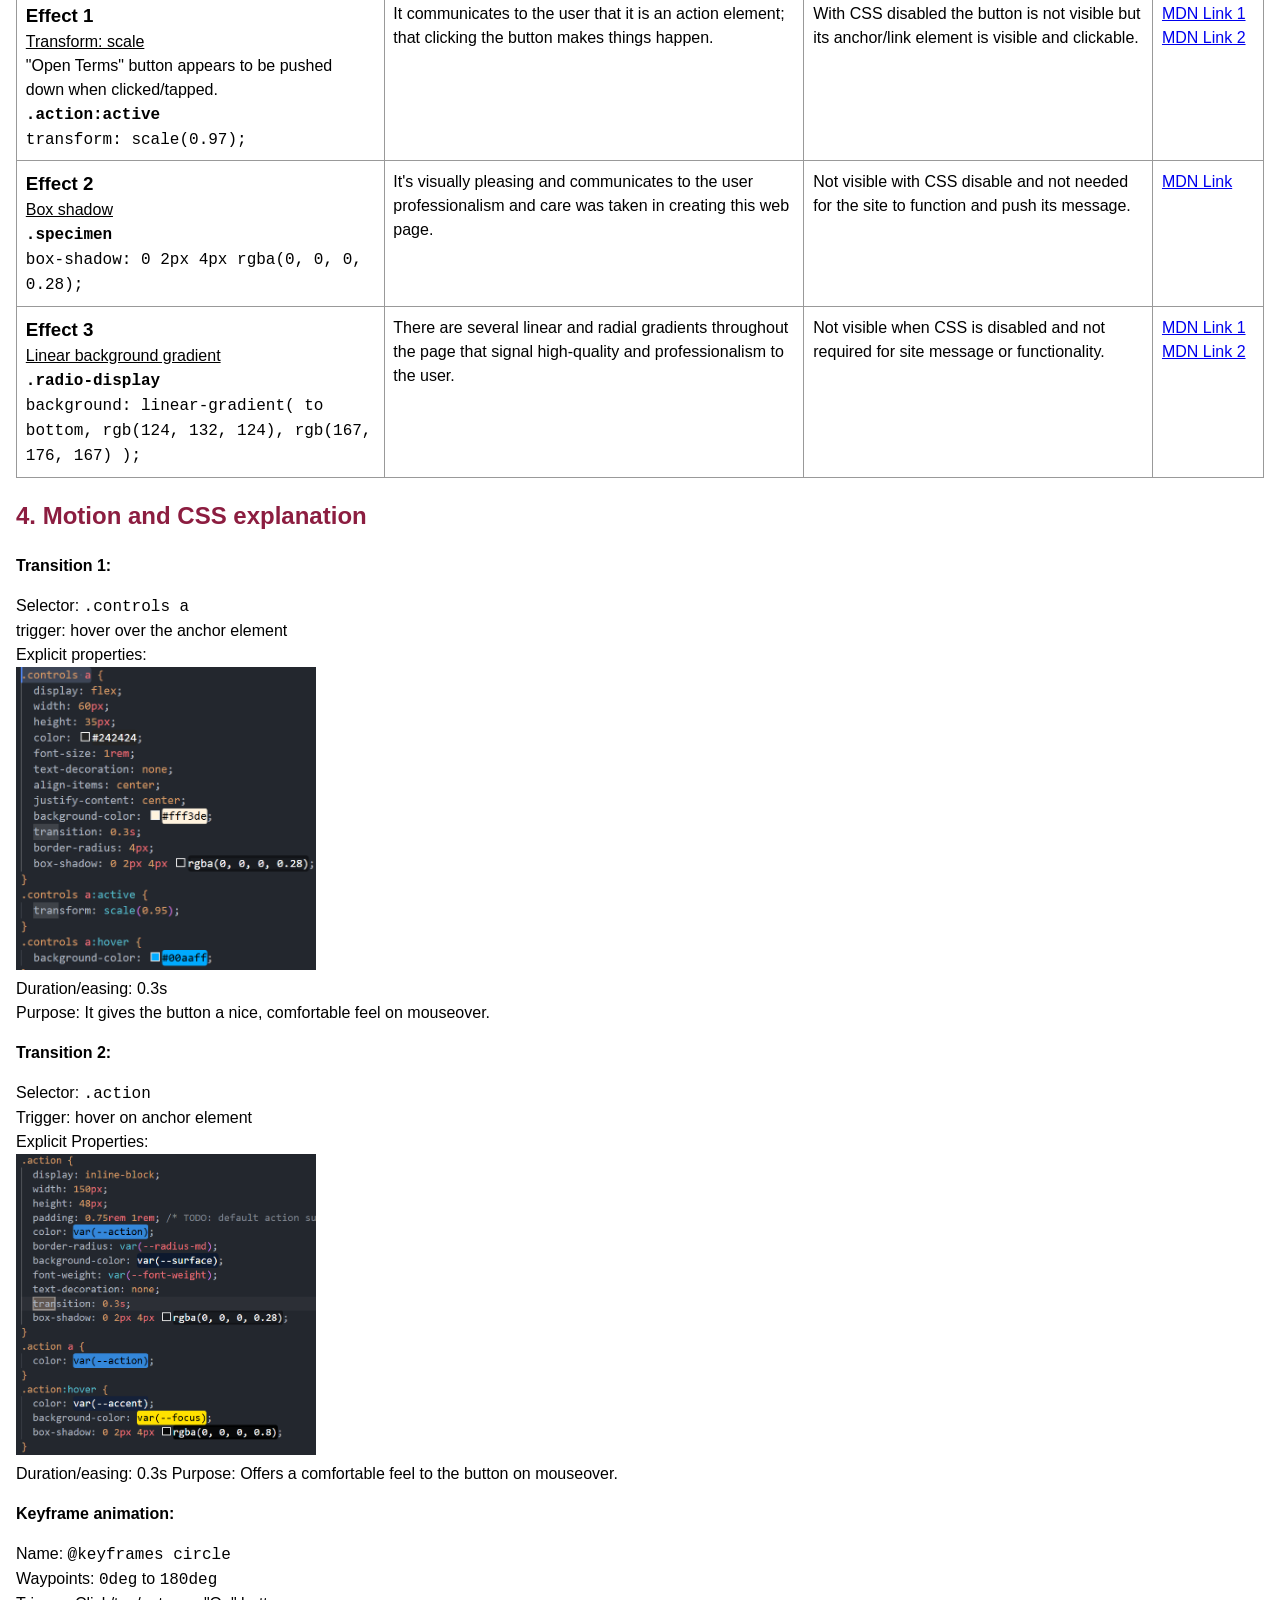
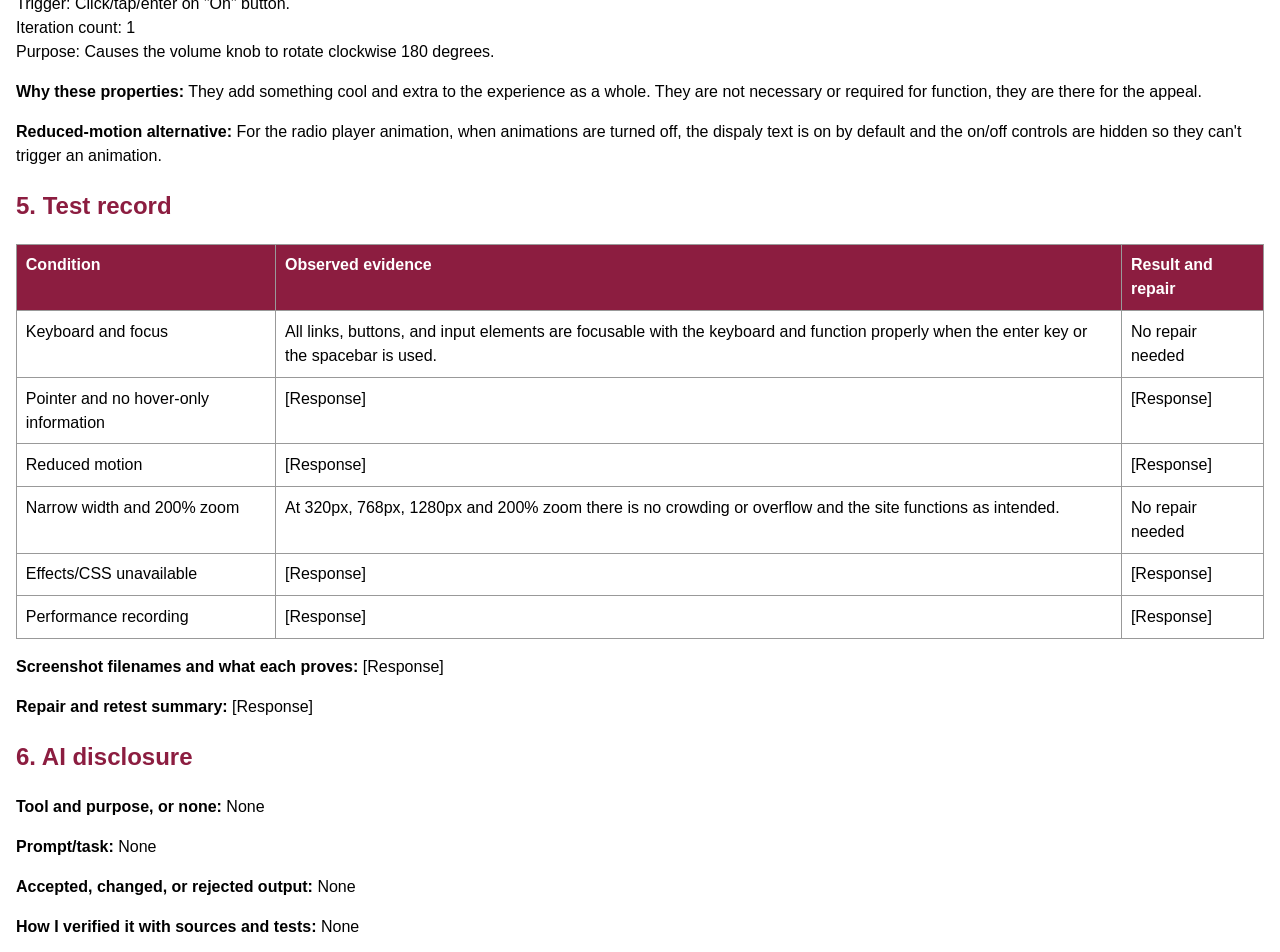
==== commit d68e5ea2: "Update Updated study-notes.html and stylesheet." ====
--- a/study-notes.html
+++ b/study-notes.html
@@ -286,6 +286,7 @@
         <td>
           <a
             href="https://developer.mozilla.org/en-US/docs/Learn_web_development/Core/Styling_basics/Advanced_styling_effects#box_shadows"
+            target="_blank"
             >MDN Link</a
           >
         </td>
@@ -356,16 +357,25 @@
       mouseover.
     </p>
     <p>
-      <strong>Keyframe animation:</strong> [Name, waypoints, trigger, iteration
-      count, and purpose]
-    </p>
-    <p>
-      <strong>Why these properties:</strong> [Connect choices to
-      layout/paint/composition.]
-    </p>
-    <p>
-      <strong>Reduced-motion alternative:</strong> [What is removed/replaced and
-      how feedback remains.]
+      <strong>Keyframe animation:</strong>
+    </p>
+    <p>
+      Name: <code>@keyframes circle</code><br />
+      Waypoints: <code>0deg</code> to <code>180deg</code><br />
+      Trigger: Click/tap/enter on "On" button.<br />
+      Iteration count: 1<br />
+      Purpose: Causes the volume knob to rotate clockwise 180 degrees.
+    </p>
+    <p>
+      <strong>Why these properties:</strong> They add something cool and extra
+      to the experience as a whole. They are not necessary or required for
+      function, they are there for the appeal.
+    </p>
+    <p>
+      <strong>Reduced-motion alternative:</strong> For the radio player
+      animation, when animations are turned off, the dispaly text is on by
+      default and the on/off controls are hidden so they can't trigger an
+      animation.
     </p>
     <h2>5. Test record</h2>
     <table>
@@ -376,8 +386,11 @@
       </tr>
       <tr>
         <td>Keyboard and focus</td>
-        <td>[Response]</td>
-        <td>[Response]</td>
+        <td>
+          All links, buttons, and input elements are focusable with the keyboard
+          and function properly when the enter key or the spacebar is used.
+        </td>
+        <td>No repair needed</td>
       </tr>
       <tr>
         <td>Pointer and no hover-only information</td>
@@ -391,8 +404,11 @@
       </tr>
       <tr>
         <td>Narrow width and 200% zoom</td>
-        <td>[Response]</td>
-        <td>[Response]</td>
+        <td>
+          At 320px, 768px, 1280px and 200% zoom there is no crowding or overflow
+          and the site functions as intended.
+        </td>
+        <td>No repair needed</td>
       </tr>
       <tr>
         <td>Effects/CSS unavailable</td>
@@ -410,9 +426,9 @@
     </p>
     <p><strong>Repair and retest summary:</strong> [Response]</p>
     <h2>6. AI disclosure</h2>
-    <p><strong>Tool and purpose, or none:</strong> [Response]</p>
-    <p><strong>Prompt/task:</strong> [Response]</p>
-    <p><strong>Accepted, changed, or rejected output:</strong> [Response]</p>
-    <p><strong>How I verified it with sources and tests:</strong> [Response]</p>
+    <p><strong>Tool and purpose, or none:</strong> None</p>
+    <p><strong>Prompt/task:</strong> None</p>
+    <p><strong>Accepted, changed, or rejected output:</strong> None</p>
+    <p><strong>How I verified it with sources and tests:</strong> None</p>
   </body>
 </html>
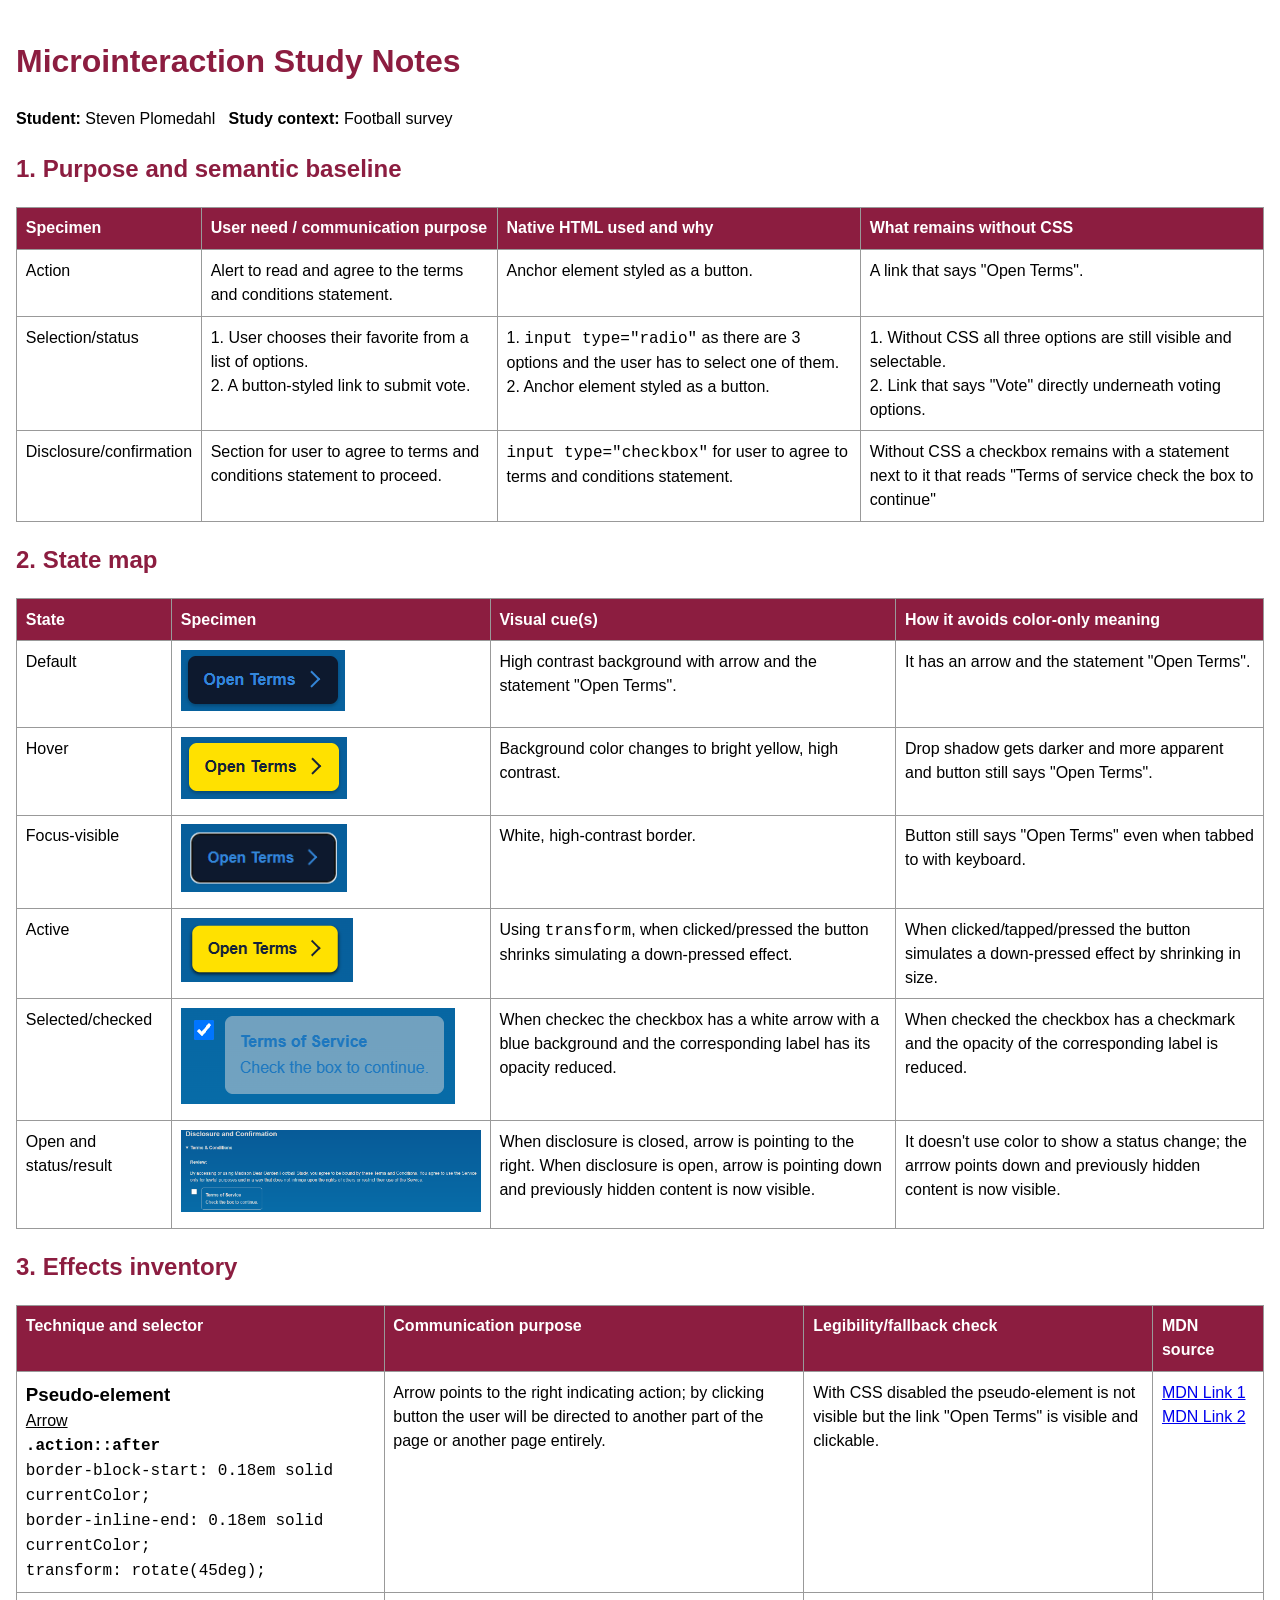
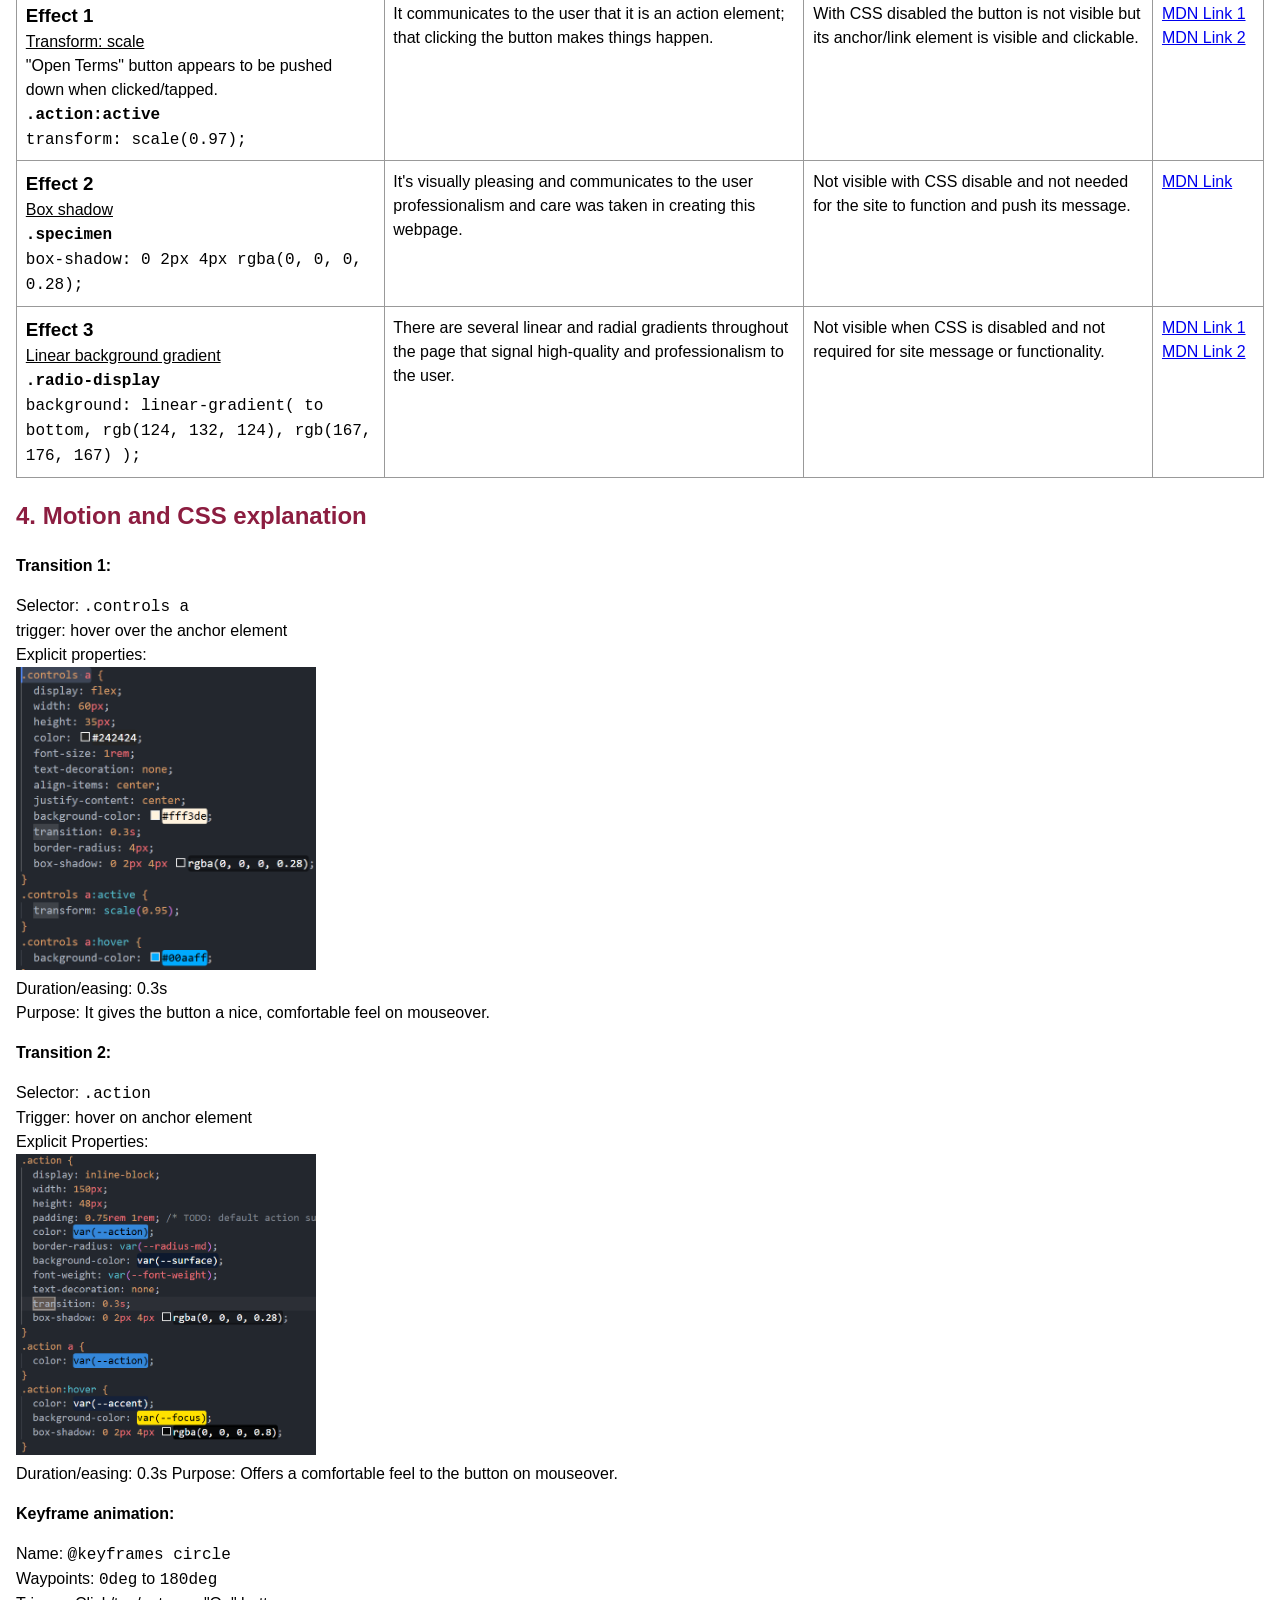
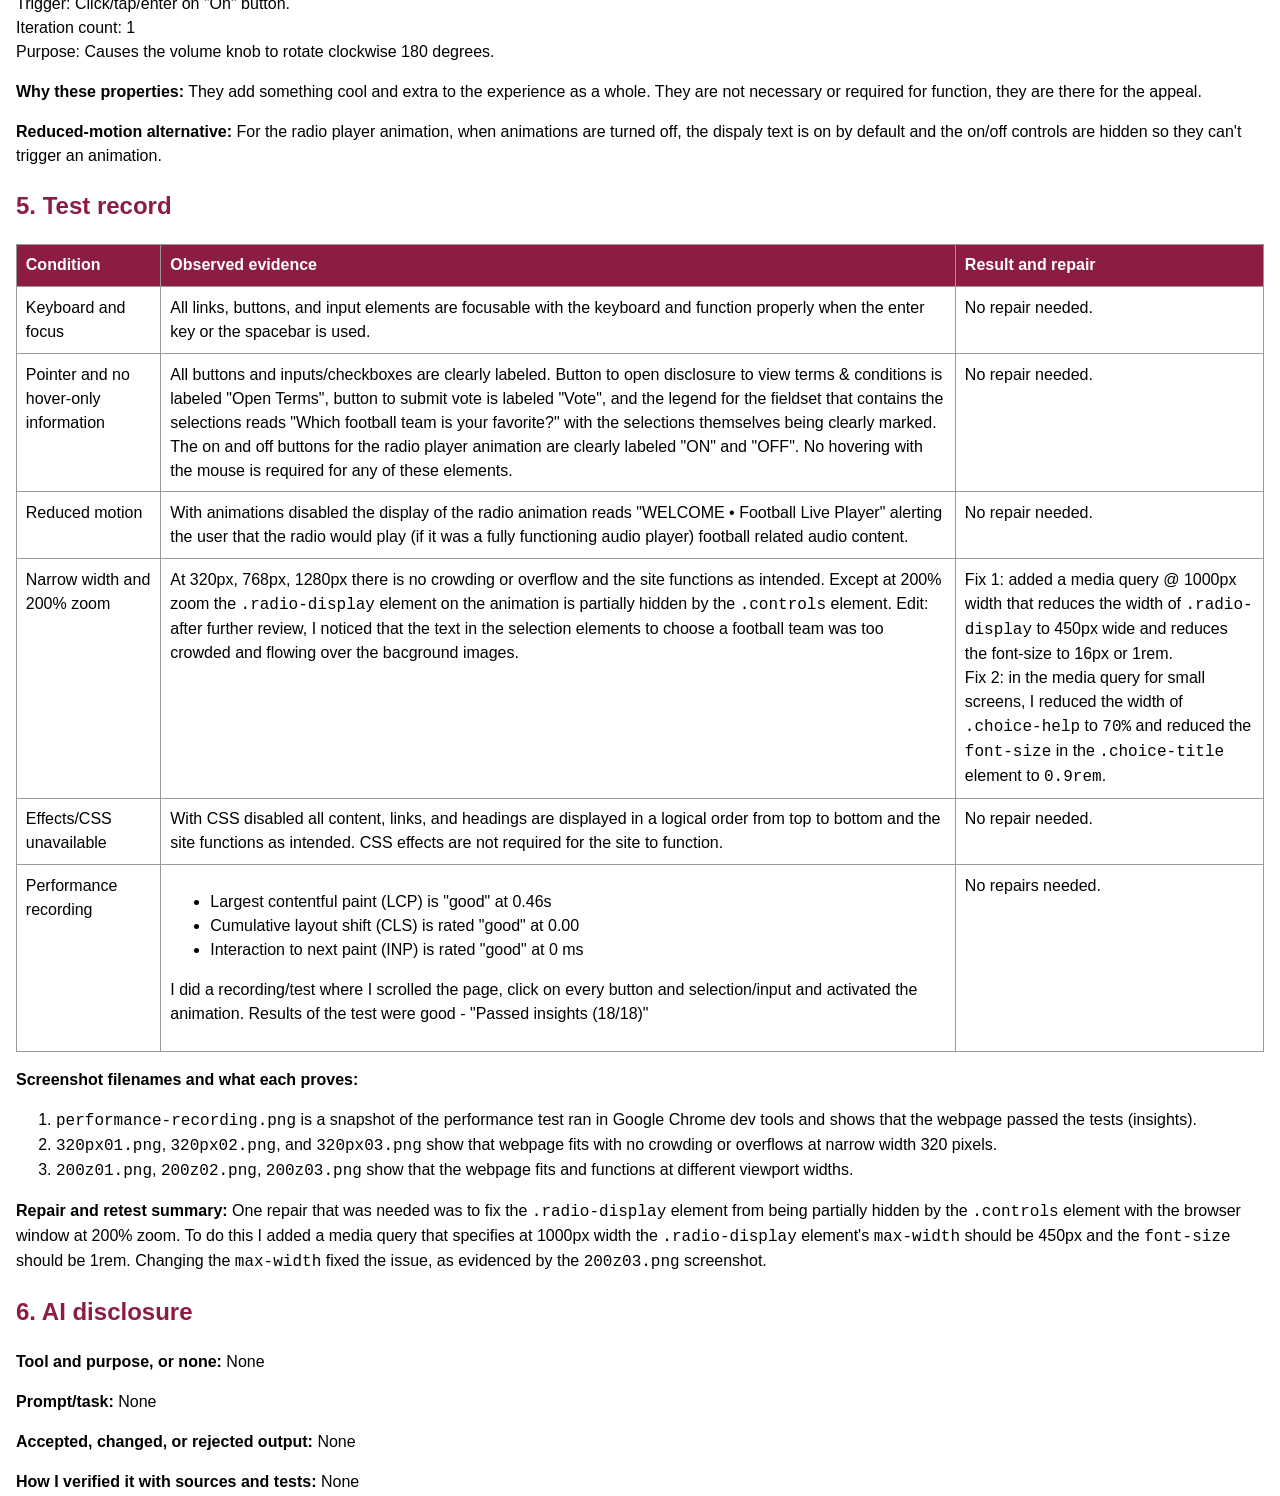
==== commit 63844e9e: "Update Updated study-notes.html and added screenshots; updated stylesheet and media queries." ====
--- a/study-notes.html
+++ b/study-notes.html
@@ -277,7 +277,7 @@
         </td>
         <td>
           It's visually pleasing and communicates to the user professionalism
-          and care was taken in creating this web page.
+          and care was taken in creating this webpage.
         </td>
         <td>
           Not visible with CSS disable and not needed for the site to function
@@ -390,41 +390,108 @@
           All links, buttons, and input elements are focusable with the keyboard
           and function properly when the enter key or the spacebar is used.
         </td>
-        <td>No repair needed</td>
+        <td>No repair needed.</td>
       </tr>
       <tr>
         <td>Pointer and no hover-only information</td>
-        <td>[Response]</td>
-        <td>[Response]</td>
+        <td>
+          All buttons and inputs/checkboxes are clearly labeled. Button to open
+          disclosure to view terms & conditions is labeled "Open Terms", button
+          to submit vote is labeled "Vote", and the legend for the fieldset that
+          contains the selections reads "Which football team is your favorite?"
+          with the selections themselves being clearly marked. The on and off
+          buttons for the radio player animation are clearly labeled "ON" and
+          "OFF". No hovering with the mouse is required for any of these
+          elements.
+        </td>
+        <td>No repair needed.</td>
       </tr>
       <tr>
         <td>Reduced motion</td>
-        <td>[Response]</td>
-        <td>[Response]</td>
+        <td>
+          With animations disabled the display of the radio animation reads
+          "WELCOME &bull; Football Live Player" alerting the user that the radio
+          would play (if it was a fully functioning audio player) football
+          related audio content.
+        </td>
+        <td>No repair needed.</td>
       </tr>
       <tr>
         <td>Narrow width and 200% zoom</td>
         <td>
-          At 320px, 768px, 1280px and 200% zoom there is no crowding or overflow
-          and the site functions as intended.
-        </td>
-        <td>No repair needed</td>
+          At 320px, 768px, 1280px there is no crowding or overflow and the site
+          functions as intended. Except at 200% zoom the
+          <code>.radio-display</code> element on the animation is partially
+          hidden by the <code>.controls</code> element. Edit: after further
+          review, I noticed that the text in the selection elements to choose a
+          football team was too crowded and flowing over the bacground images.
+        </td>
+        <td>
+          Fix 1: added a media query @ 1000px width that reduces the width of
+          <code>.radio-display</code> to 450px wide and reduces the font-size to
+          16px or 1rem.<br />
+          Fix 2: in the media query for small screens, I reduced the width of
+          <code>.choice-help</code> to <code>70%</code> and reduced the
+          <code>font-size</code> in the <code>.choice-title</code> element to
+          <code>0.9rem</code>.
+        </td>
       </tr>
       <tr>
         <td>Effects/CSS unavailable</td>
-        <td>[Response]</td>
-        <td>[Response]</td>
+        <td>
+          With CSS disabled all content, links, and headings are displayed in a
+          logical order from top to bottom and the site functions as intended.
+          CSS effects are not required for the site to function.
+        </td>
+        <td>No repair needed.</td>
       </tr>
       <tr>
         <td>Performance recording</td>
-        <td>[Response]</td>
-        <td>[Response]</td>
+        <td>
+          <ul>
+            <li>Largest contentful paint (LCP) is "good" at 0.46s</li>
+            <li>Cumulative layout shift (CLS) is rated "good" at 0.00</li>
+            <li>Interaction to next paint (INP) is rated "good" at 0 ms</li>
+          </ul>
+          <p>
+            I did a recording/test where I scrolled the page, click on every
+            button and selection/input and activated the animation. Results of
+            the test were good - "Passed insights (18/18)"
+          </p>
+        </td>
+        <td>No repairs needed.</td>
       </tr>
     </table>
     <p>
-      <strong>Screenshot filenames and what each proves:</strong> [Response]
-    </p>
-    <p><strong>Repair and retest summary:</strong> [Response]</p>
+      <strong>Screenshot filenames and what each proves:</strong>
+    </p>
+    <ol>
+      <li>
+        <code>performance-recording.png</code> is a snapshot of the performance
+        test ran in Google Chrome dev tools and shows that the webpage passed
+        the tests (insights).
+      </li>
+      <li>
+        <code>320px01.png</code>, <code>320px02.png</code>, and
+        <code>320px03.png</code> show that webpage fits with no crowding or
+        overflows at narrow width 320 pixels.
+      </li>
+      <li>
+        <code>200z01.png</code>, <code>200z02.png</code>,
+        <code>200z03.png</code> show that the webpage fits and functions at
+        different viewport widths.
+      </li>
+    </ol>
+    <p>
+      <strong>Repair and retest summary:</strong> One repair that was needed was
+      to fix the <code>.radio-display</code> element from being partially hidden
+      by the <code>.controls</code> element with the browser window at 200%
+      zoom. To do this I added a media query that specifies at 1000px width the
+      <code>.radio-display</code> element's <code>max-width</code> should be
+      450px and the <code>font-size</code> should be 1rem. Changing the
+      <code>max-width</code> fixed the issue, as evidenced by the
+      <code>200z03.png</code> screenshot.
+    </p>
     <h2>6. AI disclosure</h2>
     <p><strong>Tool and purpose, or none:</strong> None</p>
     <p><strong>Prompt/task:</strong> None</p>
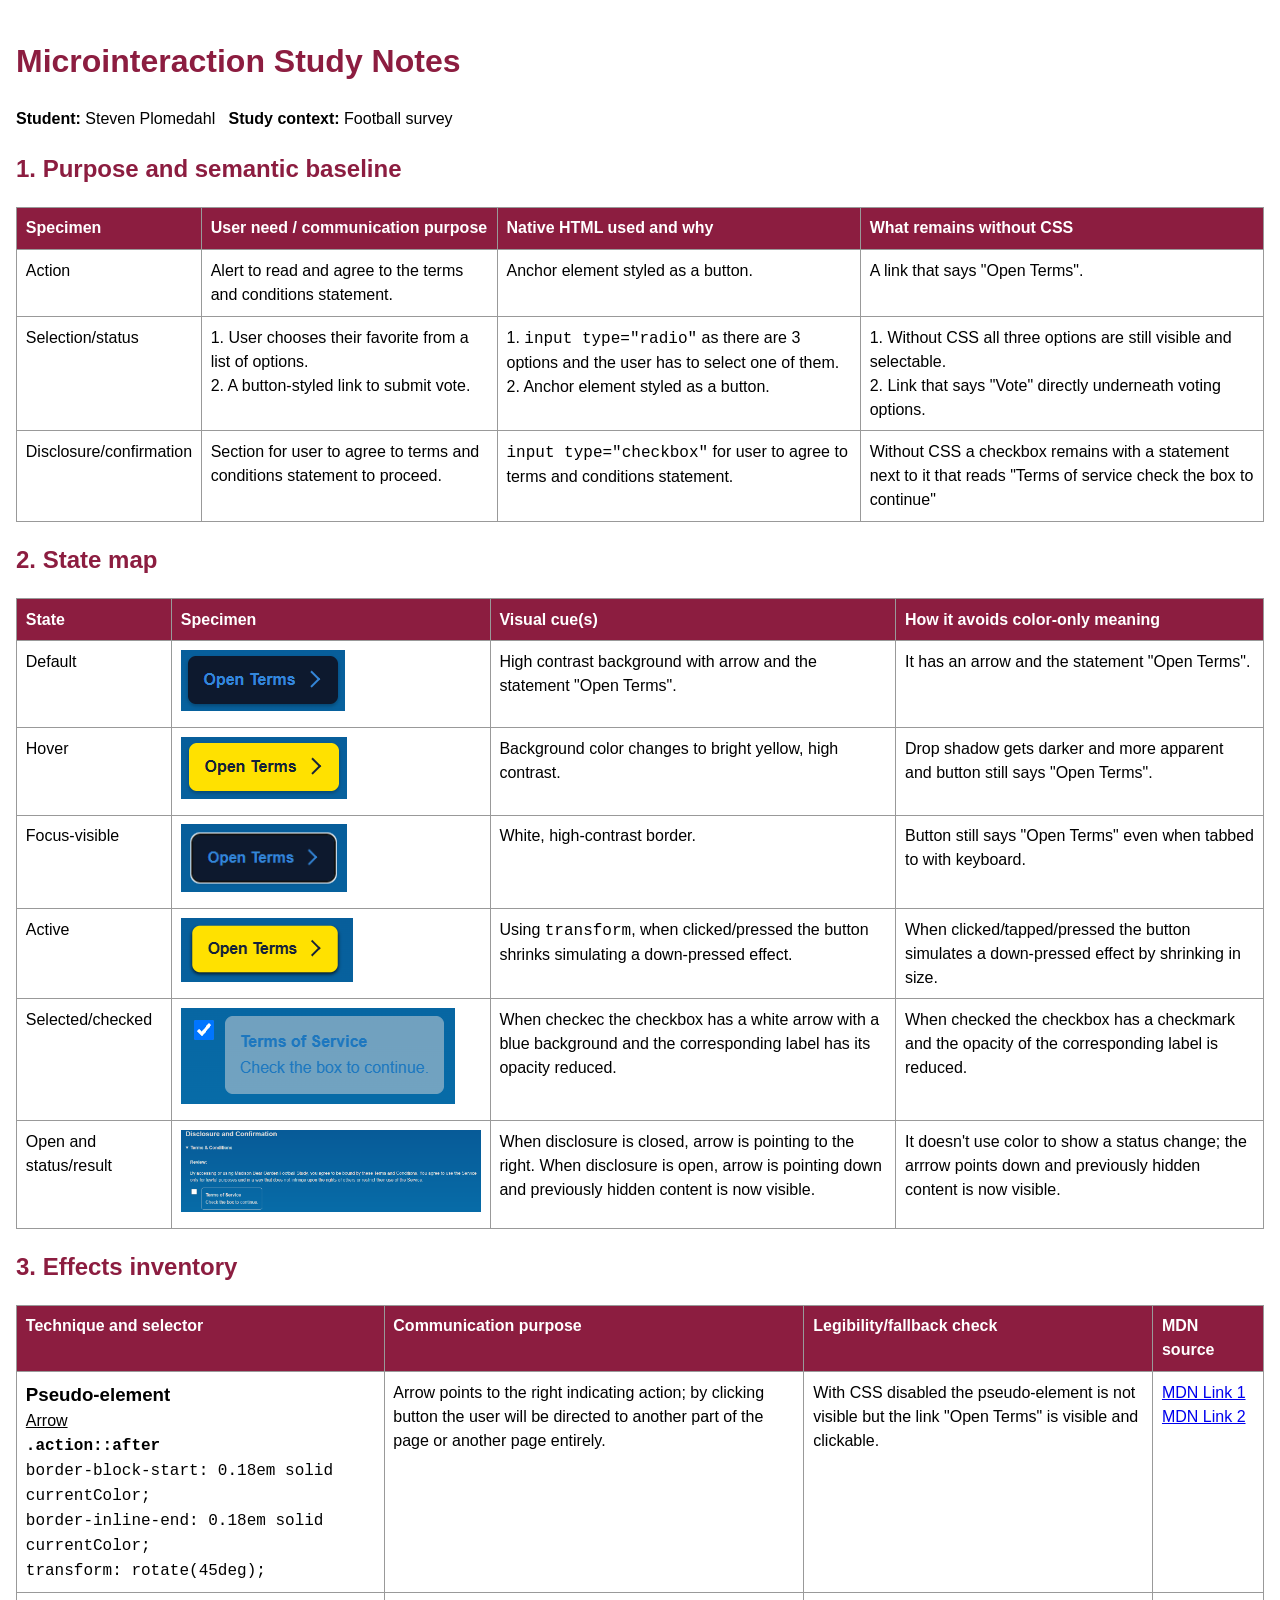
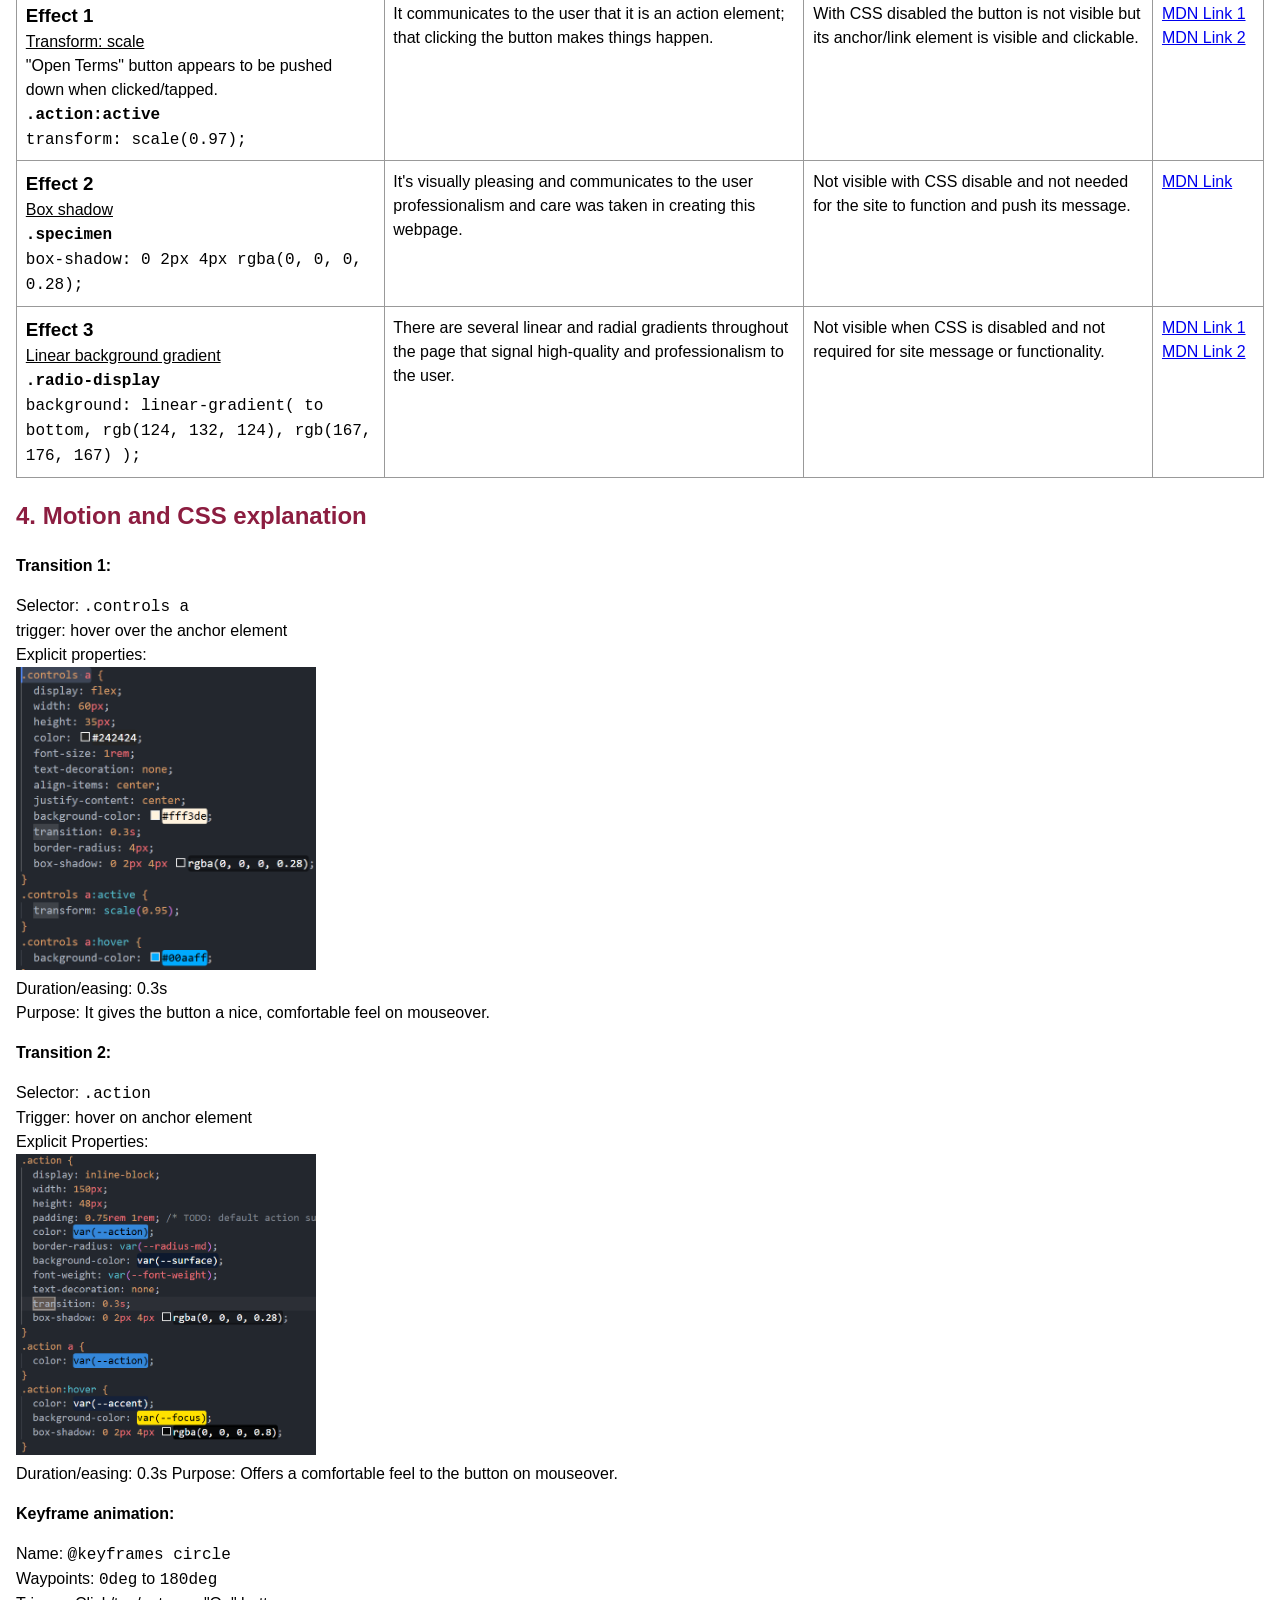
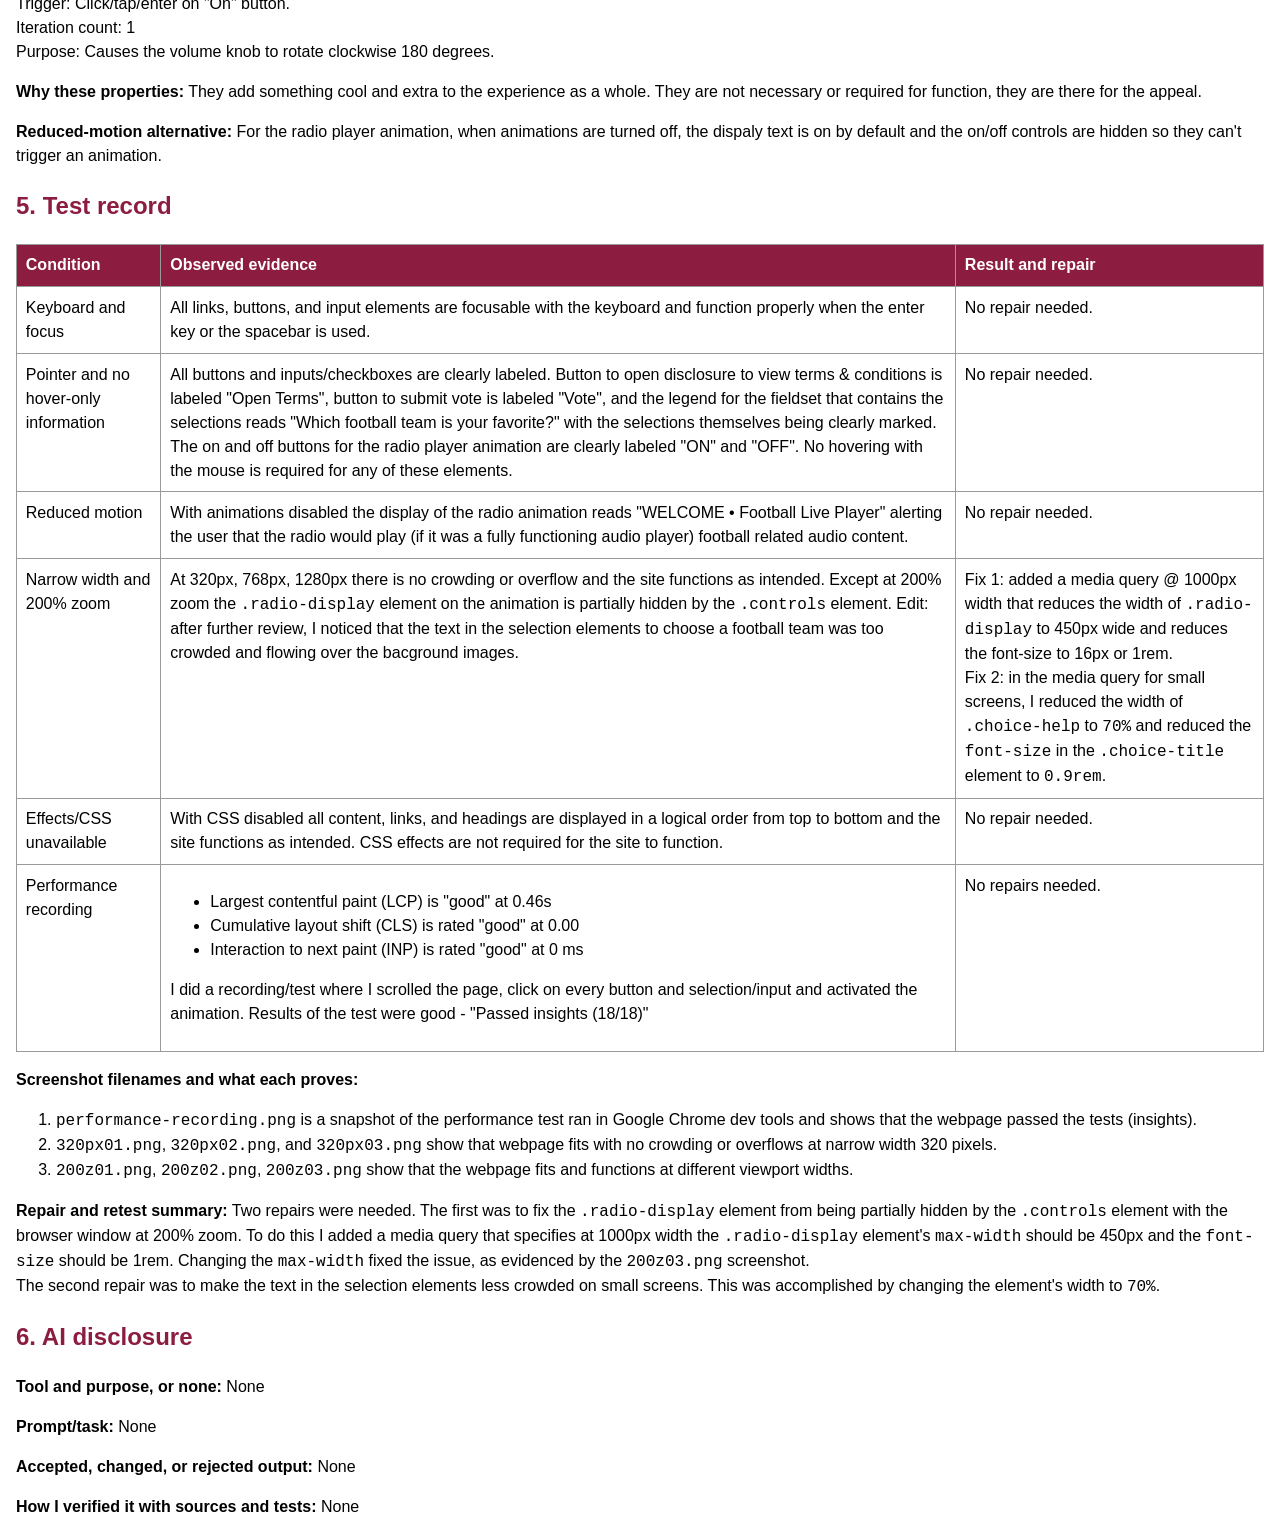
==== commit 20c17288: "Update Updated stylesheet/tokens. Added second repair to study-notes.html." ====
--- a/study-notes.html
+++ b/study-notes.html
@@ -483,14 +483,18 @@
       </li>
     </ol>
     <p>
-      <strong>Repair and retest summary:</strong> One repair that was needed was
-      to fix the <code>.radio-display</code> element from being partially hidden
-      by the <code>.controls</code> element with the browser window at 200%
-      zoom. To do this I added a media query that specifies at 1000px width the
-      <code>.radio-display</code> element's <code>max-width</code> should be
-      450px and the <code>font-size</code> should be 1rem. Changing the
+      <strong>Repair and retest summary:</strong> Two repairs were needed. The
+      first was to fix the <code>.radio-display</code> element from being
+      partially hidden by the <code>.controls</code> element with the browser
+      window at 200% zoom. To do this I added a media query that specifies at
+      1000px width the <code>.radio-display</code> element's
+      <code>max-width</code> should be 450px and the
+      <code>font-size</code> should be 1rem. Changing the
       <code>max-width</code> fixed the issue, as evidenced by the
-      <code>200z03.png</code> screenshot.
+      <code>200z03.png</code> screenshot.<br />
+      The second repair was to make the text in the selection elements less
+      crowded on small screens. This was accomplished by changing the element's
+      width to <code>70%</code>.
     </p>
     <h2>6. AI disclosure</h2>
     <p><strong>Tool and purpose, or none:</strong> None</p>
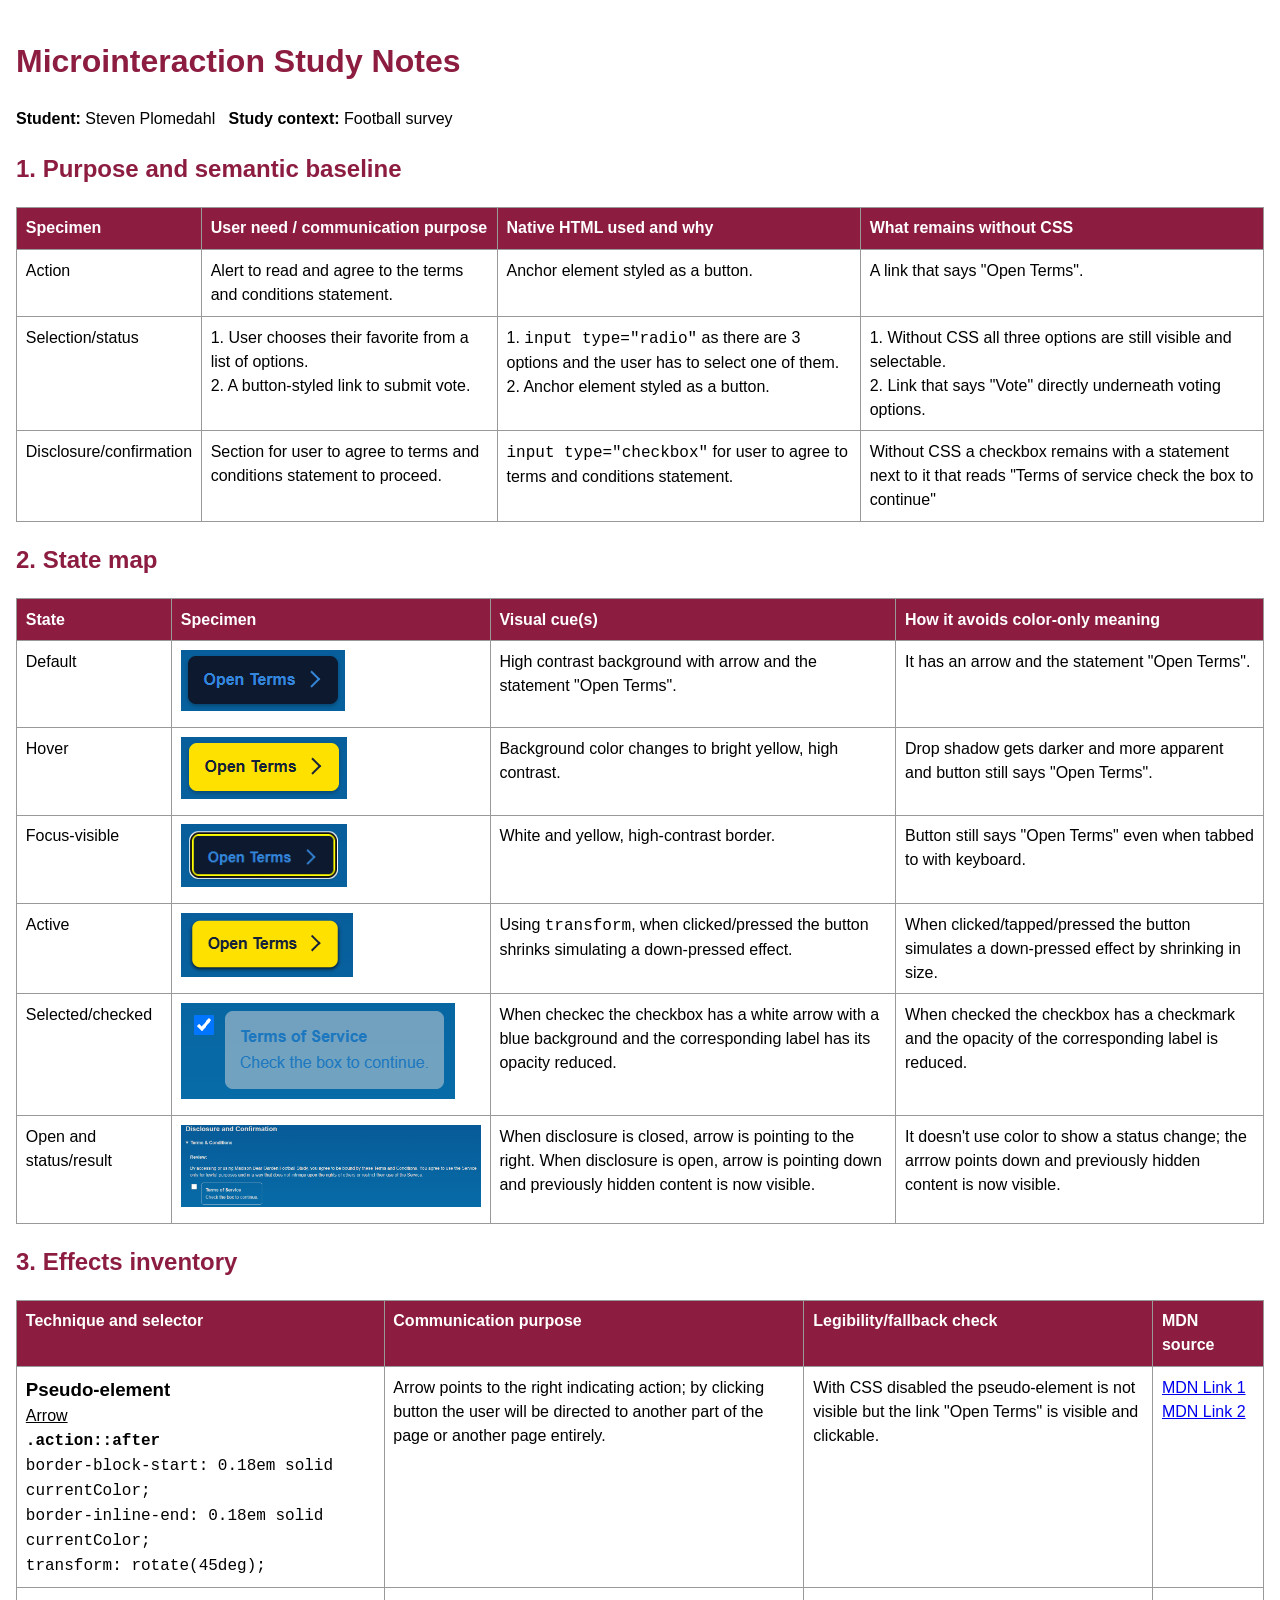
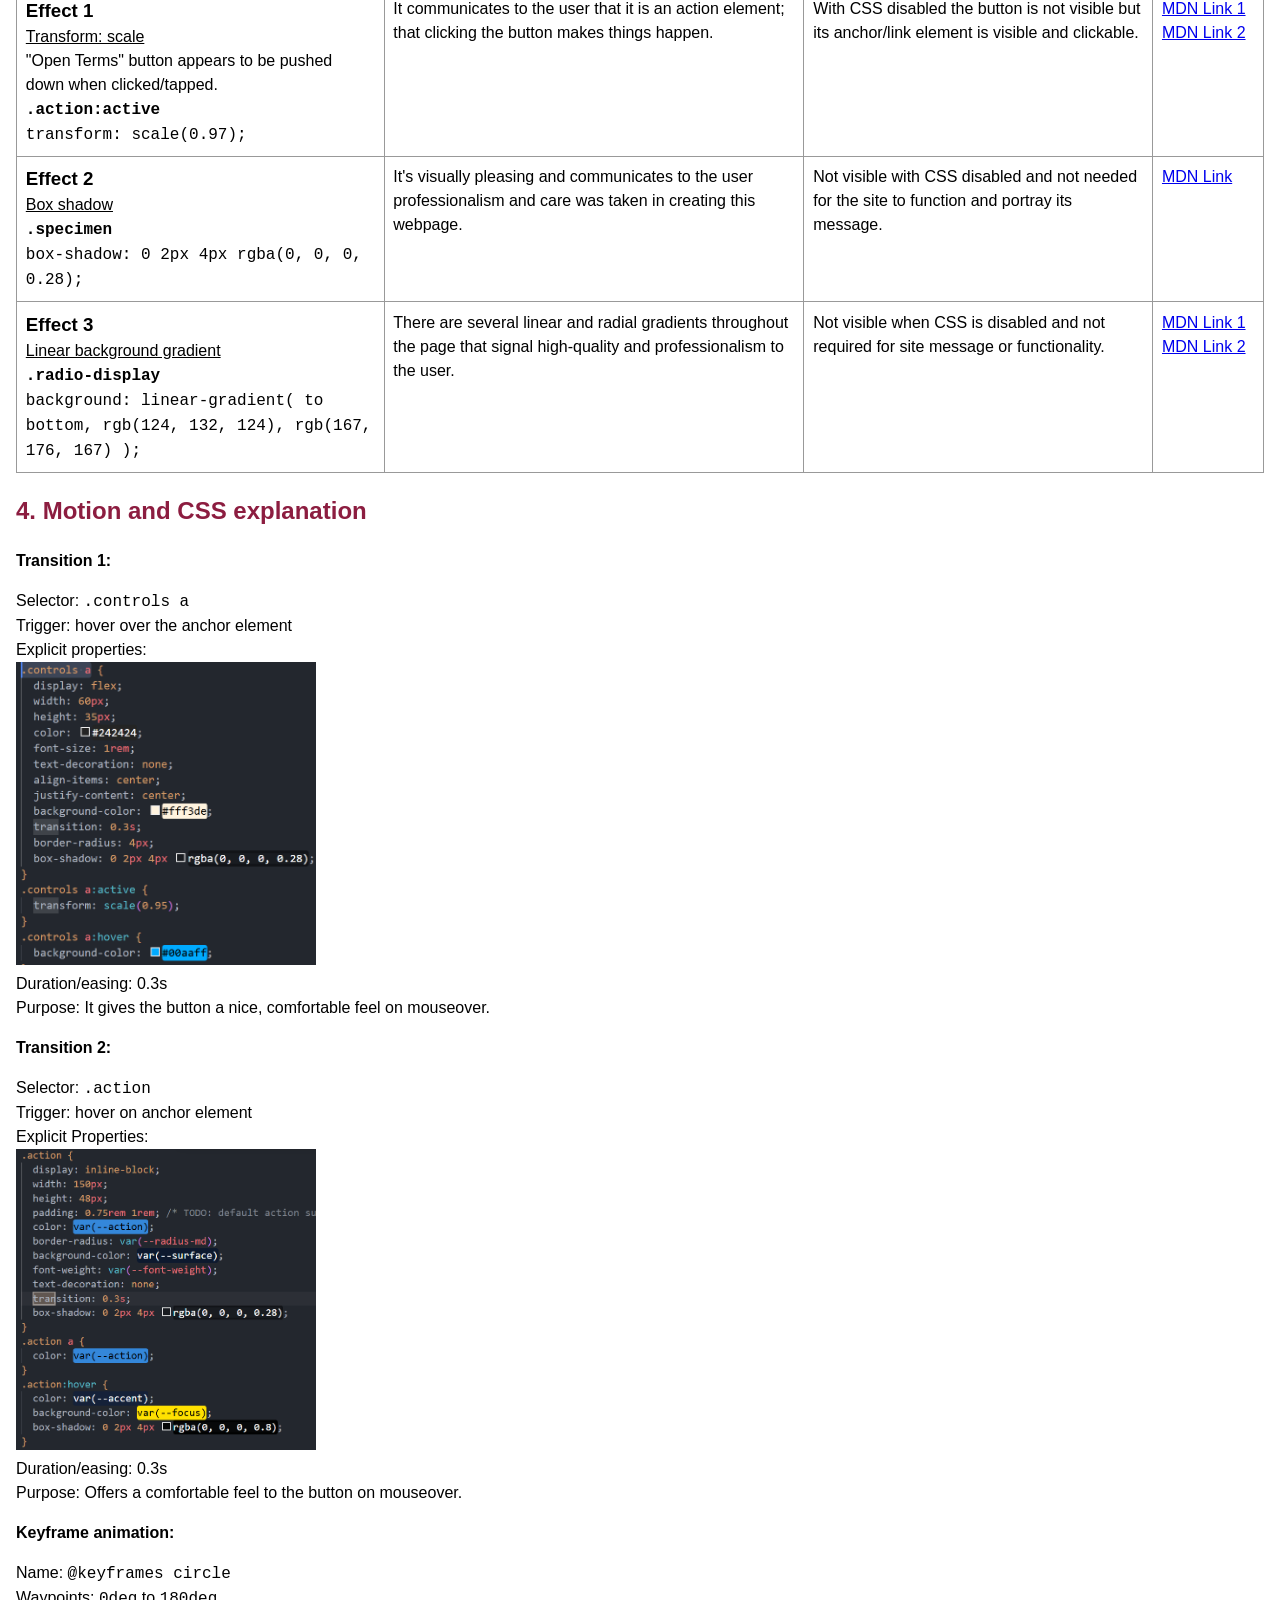
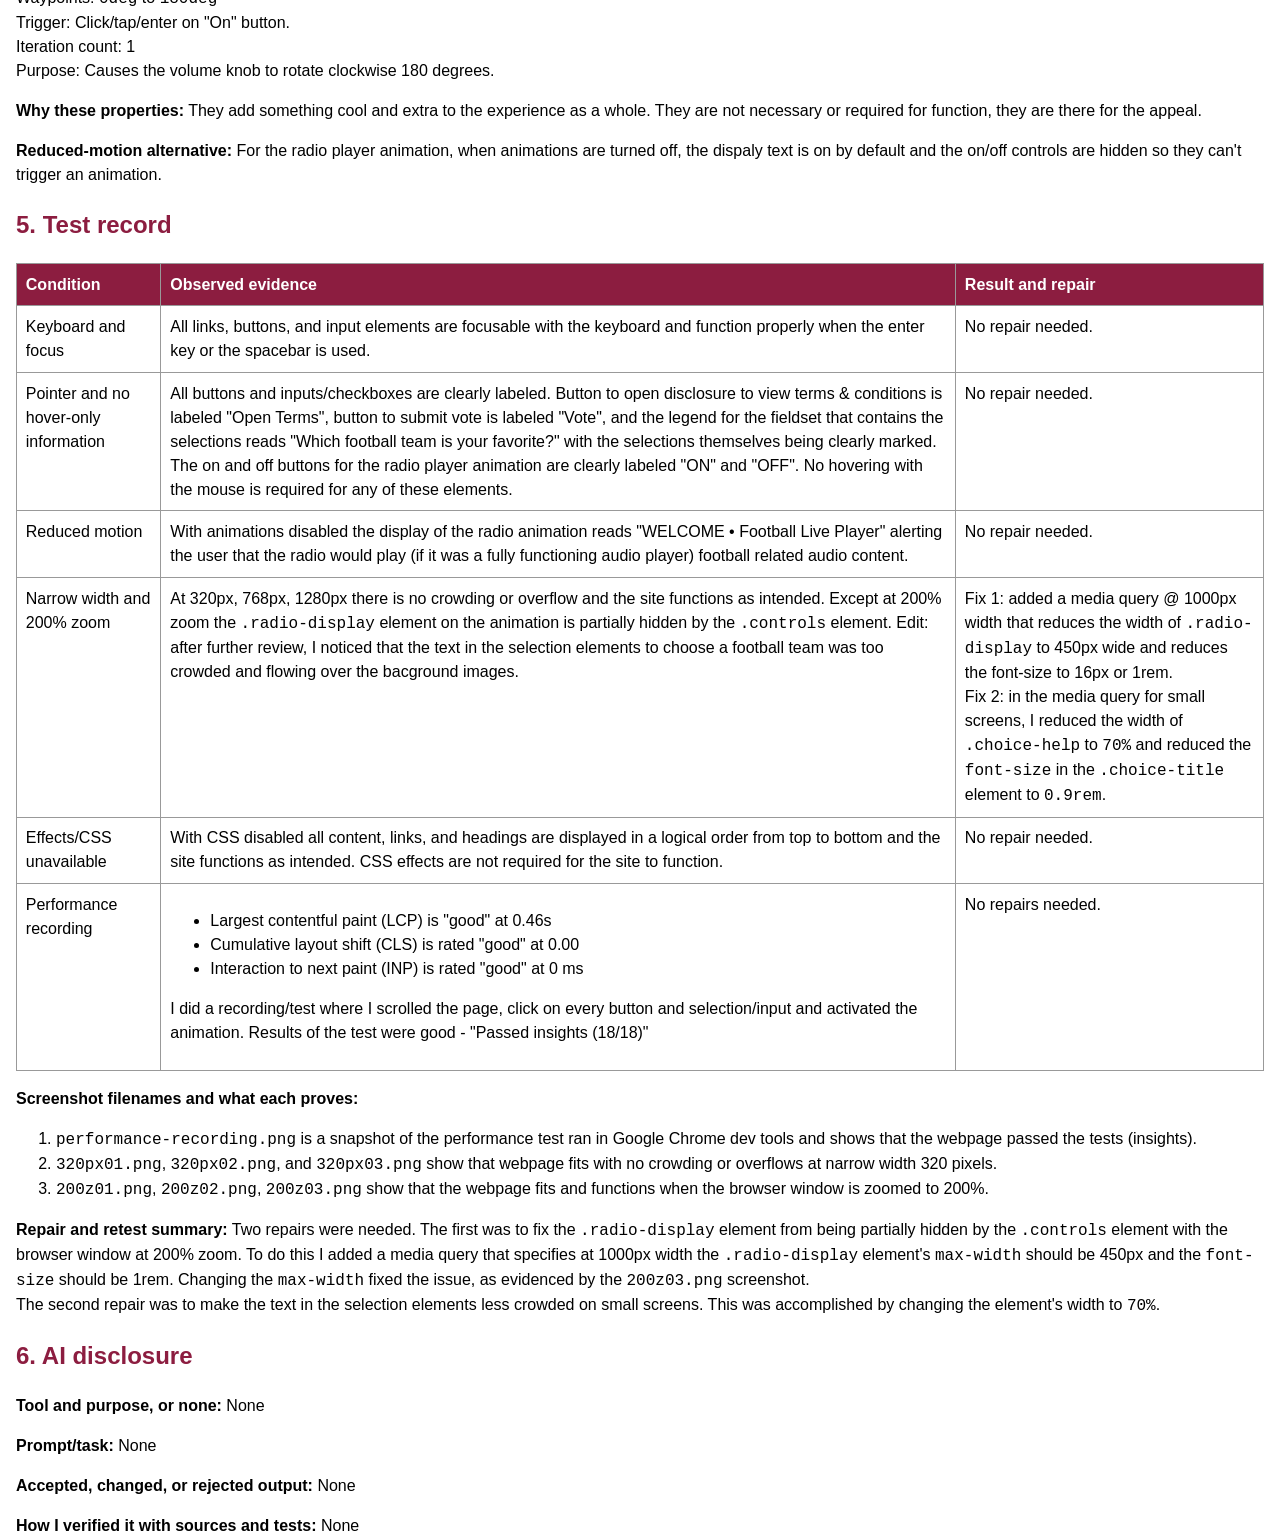
==== commit 590f0622: "Update Updated study-notes.html, stylesheet, and README; added finishing touches." ====
--- a/study-notes.html
+++ b/study-notes.html
@@ -135,7 +135,7 @@
             width="166"
           />
         </td>
-        <td>White, high-contrast border.</td>
+        <td>White and yellow, high-contrast border.</td>
         <td>
           Button still says "Open Terms" even when tabbed to with keyboard.
         </td>
@@ -280,8 +280,8 @@
           and care was taken in creating this webpage.
         </td>
         <td>
-          Not visible with CSS disable and not needed for the site to function
-          and push its message.
+          Not visible with CSS disabled and not needed for the site to function
+          and portray its message.
         </td>
         <td>
           <a
@@ -330,7 +330,7 @@
     </p>
     <p>
       Selector: <code>.controls a</code><br />
-      trigger: hover over the anchor element<br />
+      Trigger: hover over the anchor element<br />
       Explicit properties:<br />
       <img
         src="img/transition01-explicit-props.png"
@@ -353,8 +353,8 @@
         width="300"
       /><br />
 
-      Duration/easing: 0.3s Purpose: Offers a comfortable feel to the button on
-      mouseover.
+      Duration/easing: 0.3s<br />
+      Purpose: Offers a comfortable feel to the button on mouseover.
     </p>
     <p>
       <strong>Keyframe animation:</strong>
@@ -478,8 +478,8 @@
       </li>
       <li>
         <code>200z01.png</code>, <code>200z02.png</code>,
-        <code>200z03.png</code> show that the webpage fits and functions at
-        different viewport widths.
+        <code>200z03.png</code> show that the webpage fits and functions when
+        the browser window is zoomed to 200%.
       </li>
     </ol>
     <p>
